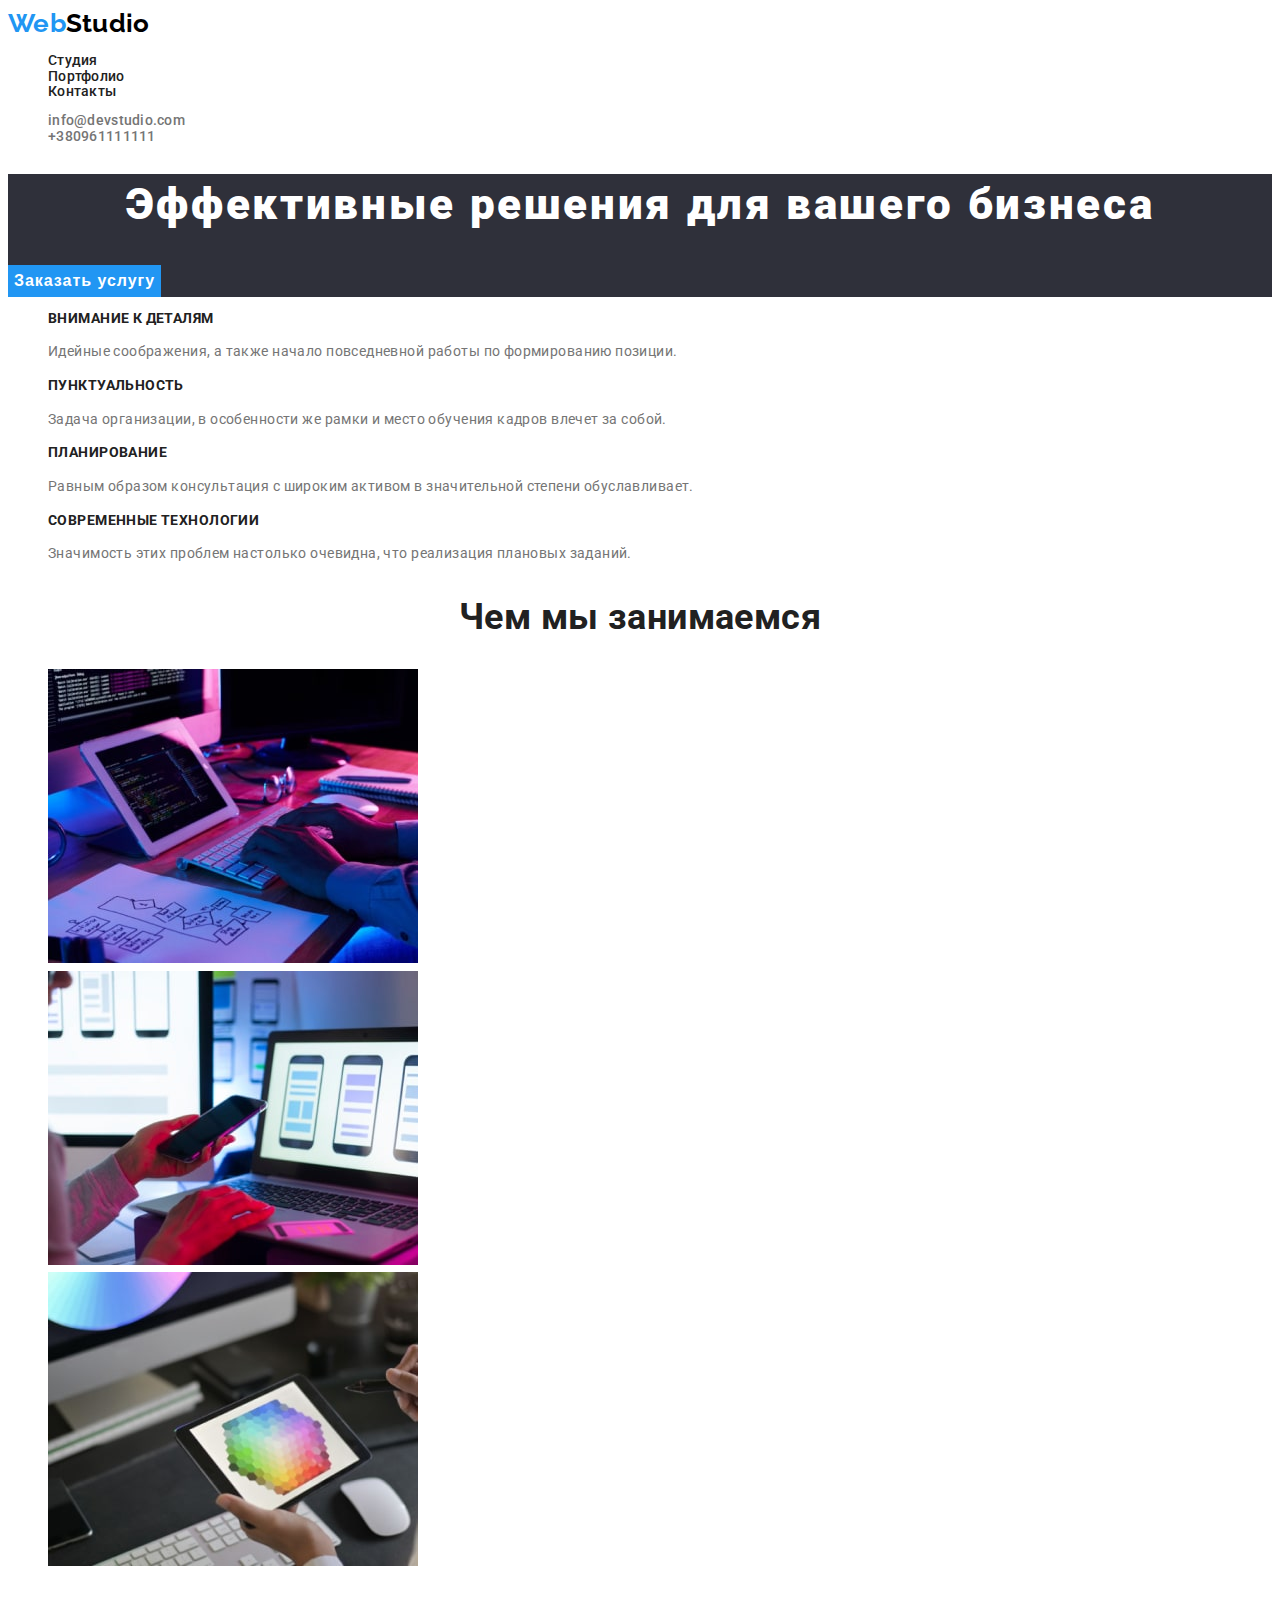
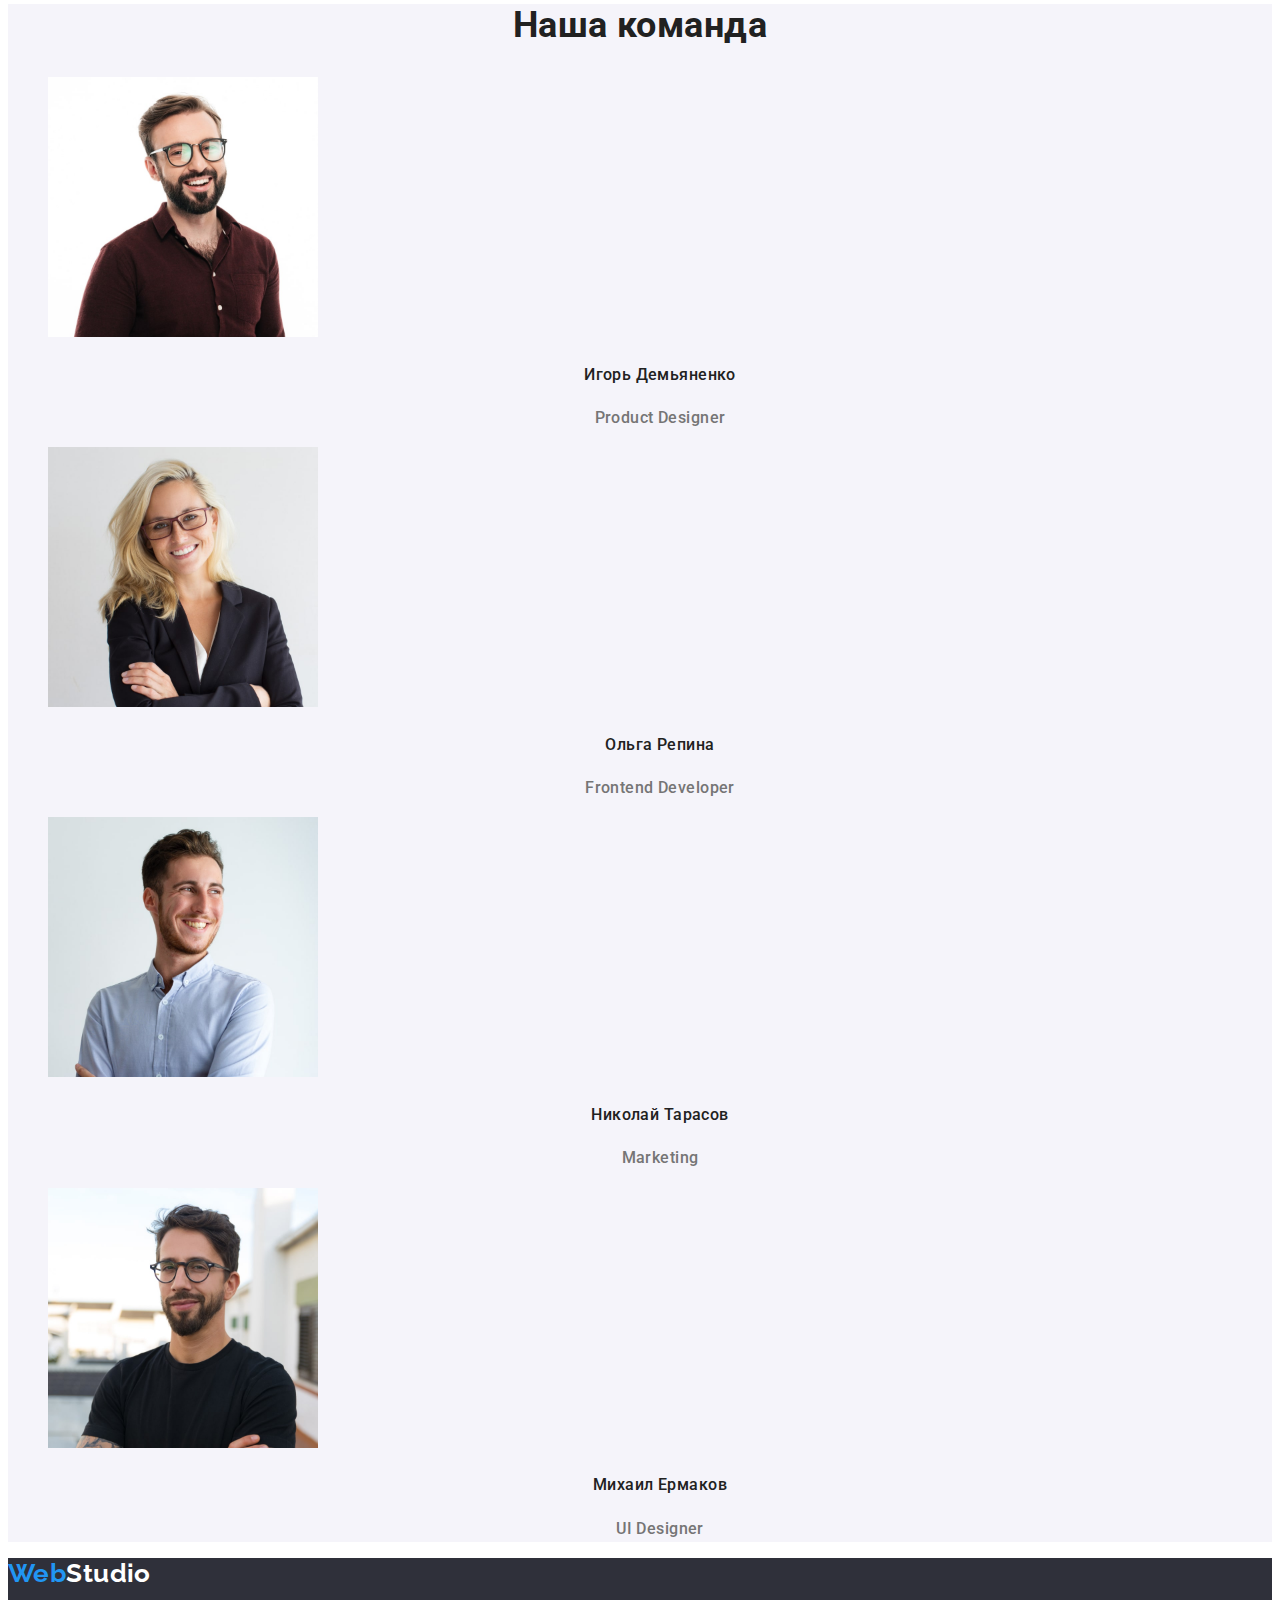
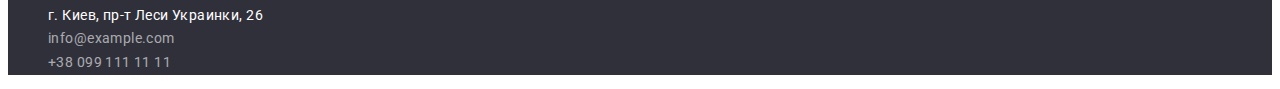
==== index.html @ 19c41d68 "add normalize" ====
<!DOCTYPE html>
<html lang="ru">
  <head>
    <meta charset="UTF-8" />
    <meta http-equiv="X-UA-Compatible" content="IE=edge" />
    <meta name="viewport" content="width=device-width, initial-scale=1.0" />
    <link rel="preconnect" href="https://fonts.googleapis.com" />
    <link rel="preconnect" href="https://fonts.gstatic.com" crossorigin />
    <link href="https://fonts.googleapis.com/css2?family=Montserrat:wght@400;700&family=Raleway:wght@700&family=Roboto:wght@400;500;700;900&display=swap" rel="stylesheet" />
    <link
      rel="stylesheet"
      href="https://cdnjs.cloudflare.com/ajax/libs/modern-normalize/1.1.0/modern-normalize.min.css"
      integrity="sha512-wpPYUAdjBVSE4KJnH1VR1HeZfpl1ub8YT/NKx4PuQ5NmX2tKuGu6U/JRp5y+Y8XG2tV+wKQpNHVUX03MfMFn9Q=="
      crossorigin="anonymous"
      referrerpolicy="no-referrer"
    />
    <link rel="stylesheet" href="./css/styles.css" />
    <title>WebStudio</title>
  </head>
  <body>
    <header class="header">
      <nav class="nav">
        <!-- Logo -->
        <a class="link logo" href="./index.html">Web<span class="header-logo logo-black">Studio</span></a>
        <!-- Navigation -->
        <ul class="nav-list list">
          <li><a class="nav-item link" href="./index.html">Студия</a></li>
          <li><a class="nav-item link" href="./portfolio.html">Портфолио</a></li>
          <li><a class="nav-item link" href="">Контакты</a></li>
        </ul>
      </nav>
      <ul class="auth-list list">
        <!-- email -->
        <li>
          <a class="auth-item link" href="mailto:info@devstudio.com">info@devstudio.com</a>
        </li>
        <!-- Phone -->
        <li>
          <a class="auth-item link" href="tel:+380961111111">+380961111111</a>
        </li>
      </ul>
    </header>
    <main>
      <!-- Banner -->
      <section class="hero">
        <h1 class="hero-title">Эффективные решения для вашего бизнеса</h1>
        <button class="hero-button" type="button">Заказать услугу</button>
      </section>
      <!-- Specifics -->
      <section class="specifics">
        <h2 class="visually-hidden">Особенности</h2>
        <ul class="specifics-list list">
          <li>
            <h3 class="specifics-title title">Внимание к деталям</h3>
            <p>Идейные соображения, а также начало повседневной работы по формированию позиции.</p>
          </li>
          <li>
            <h3 class="specifics-title title">Пунктуальность</h3>
            <p>Задача организации, в особенности же рамки и место обучения кадров влечет за собой.</p>
          </li>
          <li>
            <h3 class="specifics-title title">Планирование</h3>
            <p>Равным образом консультация с широким активом в значительной степени обуславливает.</p>
          </li>
          <li>
            <h3 class="specifics-title title">Современные технологии</h3>
            <p>Значимость этих проблем настолько очевидна, что реализация плановых заданий.</p>
          </li>
        </ul>
      </section>
      <!-- Whot we do -->
      <section class="preview">
        <h2 class="preview-title title">Чем мы занимаемся</h2>
        <ul class="preview-list list">
          <li>
            <img src="./images/webstudio/work1.jpg" alt="разработка интерфейса" width="370" height="294" />
          </li>
          <li>
            <img src="./images/webstudio/work2.jpg" alt="дизайн" width="370" height="294" />
          </li>
          <li>
            <img src="./images/webstudio/work3.jpg" alt="написание кода" width="370" height="294" />
          </li>
        </ul>
      </section>
      <!-- Our team -->
      <section class="team">
        <h2 class="team-title title">Наша команда</h2>
        <ul class="team-list list">
          <li>
            <img src="./images/webstudio/product_designer.jpg" alt="Дизайнер" width="270" height="260" />
            <h3 class="team-worker title">Игорь Демьяненко</h3>
            <p class="team-description">Product Designer</p>
          </li>
          <li>
            <img src="./images/webstudio/frontend_developer.jpg" alt="Фронт Енд" width="270" height="260" />
            <h3 class="team-worker title">Ольга Репина</h3>
            <p class="team-description">Frontend Developer</p>
          </li>
          <li>
            <img src="./images/webstudio/marketing.jpg" alt="Маркетинг" width="270" height="260" />
            <h3 class="team-worker title">Николай Тарасов</h3>
            <p class="team-description">Marketing</p>
          </li>
          <li>
            <img src="./images/webstudio/ui_designer.jpg" alt="Юай дизайнер" width="270" height="260" />
            <h3 class="team-worker title">Михаил Ермаков</h3>
            <p class="team-description">UI Designer</p>
          </li>
        </ul>
      </section>
    </main>
    <footer class="footer">
      <!-- Logo -->
      <a class="link logo" href="./index.html">Web<span class="logo-white">Studio</span></a>
      <!-- Address -->
      <address class="address">
        <ul class="list address-list">
          <li>
            <a class="address-link link" href="https://goo.gl/maps/jnasmkMAZztD2F1y9" target="_blank" rel="noopener nofollow noreferrer">г. Киев, пр-т Леси Украинки, 26</a>
          </li>
          <li>
            <a class="address-link link" href="mailto:info@example.com">info@example.com</a>
          </li>
          <!-- Phone -->
          <li>
            <a class="address-link link" href="tel:+380991111111">+38 099 111 11 11</a>
          </li>
        </ul>
      </address>
    </footer>
  </body>
</html>
---- css/styles.css ----
/* Variables */
:root {
  /* Color Palet */
  --background-white: #ffffff;
  --background-light-gray: #f5f4fa;
  --background-dark-gray: #2f303a;
  --text-black: #000000;
  --text-white: #ffffff;
  --text-gray: #757575;
  --text-dark-gray: #212121;
  --text-gray-alfa: rgba(255, 255, 255, 0.6);
  --accent: #2196f3;
  --accent-hover: #188ce8;
  --font-main: Roboto, sans-serif;
  --font-decor: Raleway, Segoe UI, sans-serif;
}

/* Fonts Palet*/
/* 
font-family: 'Raleway';
font-style: normal;
font-weight: 700; logo

font-family: 'Roboto';
font-style: normal;
font-weight: 400; p address
font-weight: 500; link h3
font-weight: 700; button h2 h3
font-weight: 900; h1 */
/* ----------------------------------------------------------------------------------------------------------------------- */

body {
  background-color: var(--background-white);
  color: var(--text-gray);
  font-family: var(--font-main);
  font-weight: 400;
  font-size: 14px;
  line-height: 1.7;
  letter-spacing: 0.03em;
}
.list {
  list-style: none;
}
.link {
  text-decoration: none;
  color: inherit;
}
.title {
  color: var(--text-dark-gray);
}

.visually-hidden {
  position: absolute;
  white-space: nowrap;
  width: 1px;
  height: 1px;
  overflow: hidden;
  border: 0;
  padding: 0;
  clip: rect(0 0 0 0);
  clip-path: inset(50%);
  margin: -1px;
}
/* --------------------------------------------------------------------------------------------------------------------- */
/* Page Index */
/* header */

/* .nav {
} */
.header {
  font-weight: 500;
  line-height: 1.1;
  letter-spacing: 0.02em;
}
.logo {
  font-family: var(--font-decor);
  font-size: 26px;
  font-weight: 700;
  line-height: 1.2;
  color: var(--accent);
}
.logo-black {
  color: var(--text-black);
}
.logo:hover .logo-black,
.logo:focus .logo-black {
  color: var(--accent);
}

.nav-list {
  color: var(--text-dark-gray);
}
/* .nav-item {
} */
.nav-item:hover,
.nav-item:focus {
  color: var(--accent);
}
/* .auth-list {
} */
/* .auth-item {
} */
.auth-item:hover,
.auth-item:focus {
  color: var(--accent);
}

/* main */
.hero {
  background-color: var(--background-dark-gray);
}
.hero-title {
  font-weight: 900;
  font-size: 44px;
  line-height: 1.4;
  letter-spacing: 0.06em;

  text-align: center;
  color: var(--text-white);
}
.hero-button {
  font-weight: 700;
  font-size: 16px;
  line-height: 1.9;
  letter-spacing: 0.06em;
  color: var(--text-white);
  background-color: var(--accent);
  border: none;
}
.hero-button:hover,
.hero-button:focus {
  background-color: var(--accent-hover);
}

/* specifics */

/* .specifics {
} */
.specifics-title {
  font-weight: 700;
  font-size: 14px;
  line-height: 1.1;
  text-transform: uppercase;
}
/* .specifics-list {
} */

/* preview */

/* .preview {
} */
.preview-title,
.team-title {
  font-weight: 700;
  font-size: 36px;
  line-height: 1.2;
  text-align: center;
}
/* .preview-list {
} */

/* team */
.team {
  background-color: var(--background-light-gray);
}
/* .team-title {
} */
/* .team-list {
} */
.team-worker,
.team-description {
  font-weight: 500;
  font-size: 16px;
  text-align: center;
}
/* .team-description {
} */
/* footer */
.footer {
  background-color: var(--background-dark-gray);
}
.logo-white {
  color: var(--text-white);
}
.logo:hover .logo-white,
.logo:focus .logo-white {
  color: var(--accent);
}
.address {
  font-style: inherit;
}
/* .address-list {
} */
.address-link {
  color: var(--text-gray-alfa);
}
.address-link[target='_blank'] {
  color: var(--text-white);
}
.address-link:hover,
.address-link:focus {
  color: var(--accent);
}
/* -------------------------------------------------------------------------------------------------------------------- */
/* Page Portfolio */
/* .portfolio {
} */
/* filter */

/* .filter-list {
} */
/* .filter-item {
} */
.filter-button {
  font-family: var(--font-main);
  font-weight: 500;
  font-size: 16px;
  line-height: 1.6;
  text-align: center;
  color: var(--text-dark-gray);
  background-color: var(--background-light-gray);
  border: none;
}
.filter-button:hover,
.filter-button:focus {
  color: var(--text-white);
  background-color: var(--accent);
}
/* Portfolio */
/* .portfolio-list {
} */
.portfolio-item p {
  font-size: 16px;
}
.portfolio-title {
  font-weight: 700;
  font-size: 18px;
  line-height: 2;
  letter-spacing: 0.06em;
  color: var(--text-dark-gray);
}
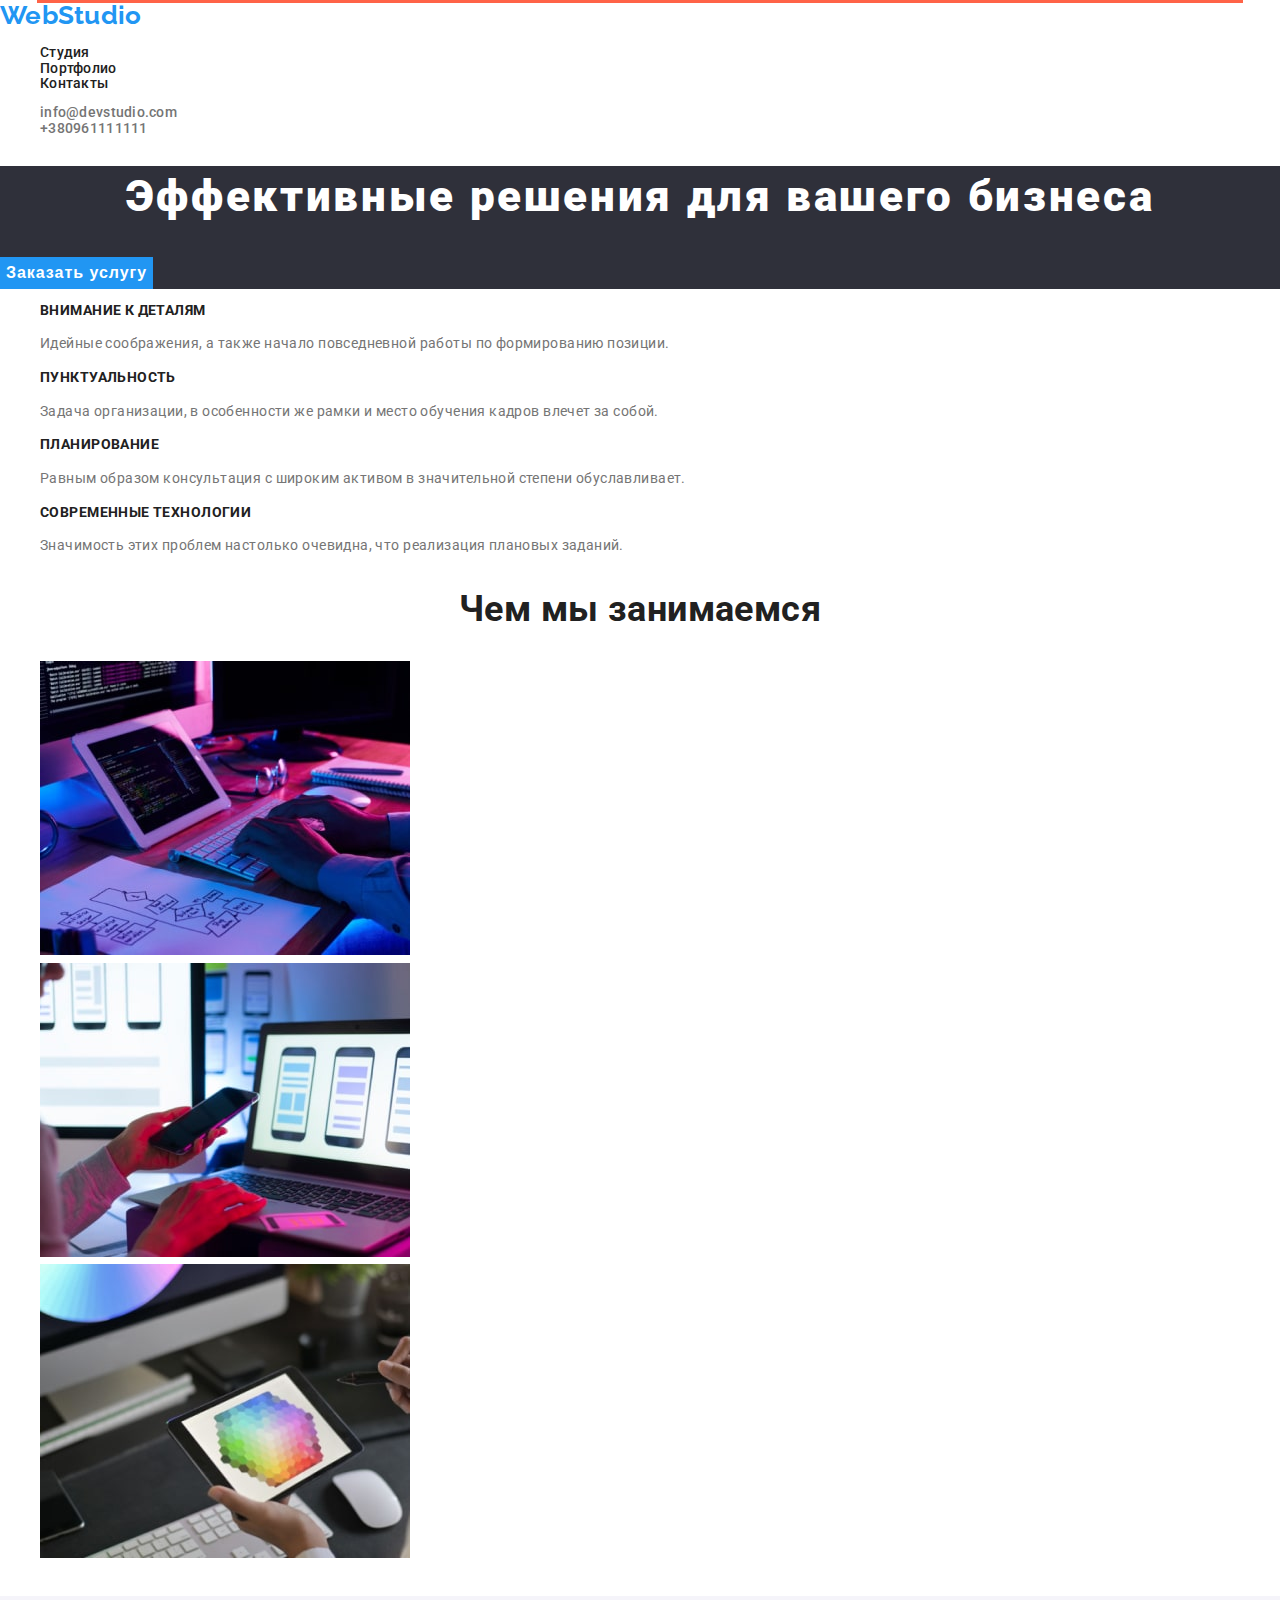
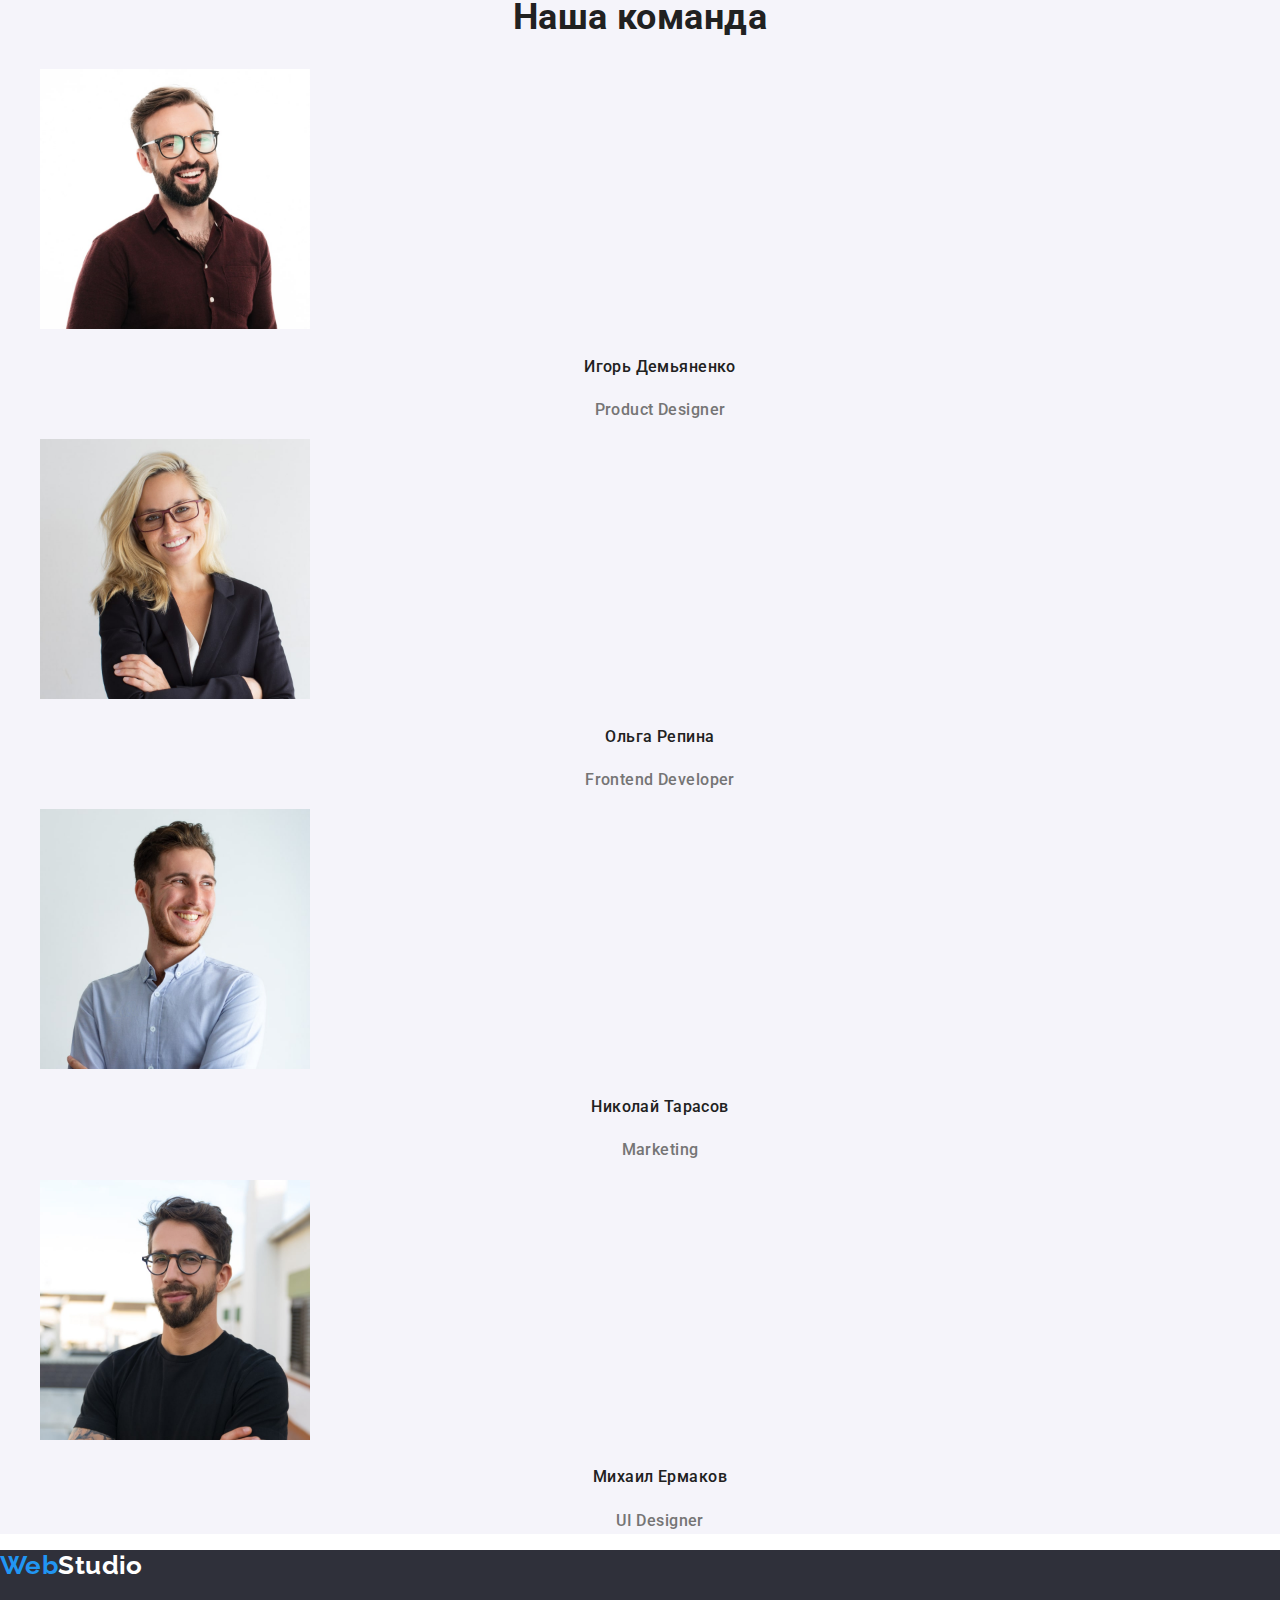
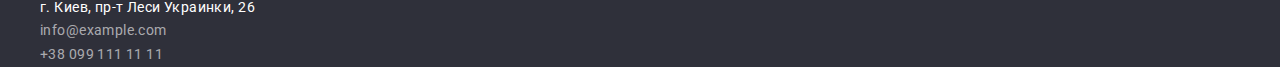
==== commit 0c954345: "container" ====
--- a/index.html
+++ b/index.html
@@ -18,31 +18,33 @@
     <title>WebStudio</title>
   </head>
   <body>
-    <header class="header">
-      <nav class="nav">
-        <!-- Logo -->
-        <a class="link logo" href="./index.html">Web<span class="header-logo logo-black">Studio</span></a>
-        <!-- Navigation -->
-        <ul class="nav-list list">
-          <li><a class="nav-item link" href="./index.html">Студия</a></li>
-          <li><a class="nav-item link" href="./portfolio.html">Портфолио</a></li>
-          <li><a class="nav-item link" href="">Контакты</a></li>
+      <header class="header">
+        <div class="container"></div>
+        <nav class="nav">
+          <!-- Logo -->
+          <a class="link logo" href="./index.html">Web<span class="header-logo logo-black">Studio</span></a>
+          <!-- Navigation -->
+          <ul class="nav-list list">
+            <li><a class="nav-item link" href="./index.html">Студия</a></li>
+            <li><a class="nav-item link" href="./portfolio.html">Портфолио</a></li>
+            <li><a class="nav-item link" href="">Контакты</a></li>
+          </ul>
+        </nav>
+        <ul class="auth-list list">
+          <!-- email -->
+          <li>
+            <a class="auth-item link" href="mailto:info@devstudio.com">info@devstudio.com</a>
+          </li>
+          <!-- Phone -->
+          <li>
+            <a class="auth-item link" href="tel:+380961111111">+380961111111</a>
+          </li>
         </ul>
-      </nav>
-      <ul class="auth-list list">
-        <!-- email -->
-        <li>
-          <a class="auth-item link" href="mailto:info@devstudio.com">info@devstudio.com</a>
-        </li>
-        <!-- Phone -->
-        <li>
-          <a class="auth-item link" href="tel:+380961111111">+380961111111</a>
-        </li>
-      </ul>
-    </header>
+      </div>
+      </header>
     <main>
       <!-- Banner -->
-      <section class="hero">
+  <section class="hero">
         <h1 class="hero-title">Эффективные решения для вашего бизнеса</h1>
         <button class="hero-button" type="button">Заказать услугу</button>
       </section>
--- a/css/styles.css
+++ b/css/styles.css
@@ -28,8 +28,14 @@
 font-weight: 700; button h2 h3
 font-weight: 900; h1 */
 /* ----------------------------------------------------------------------------------------------------------------------- */
-
+.container {
+  width: 1200px;
+  outline: solid tomato;
+  margin-left: auto;
+  margin-right: auto;
+}
 body {
+  margin: 0px;
   background-color: var(--background-white);
   color: var(--text-gray);
   font-family: var(--font-main);
@@ -61,6 +67,7 @@
   clip-path: inset(50%);
   margin: -1px;
 }
+
 /* --------------------------------------------------------------------------------------------------------------------- */
 /* Page Index */
 /* header */
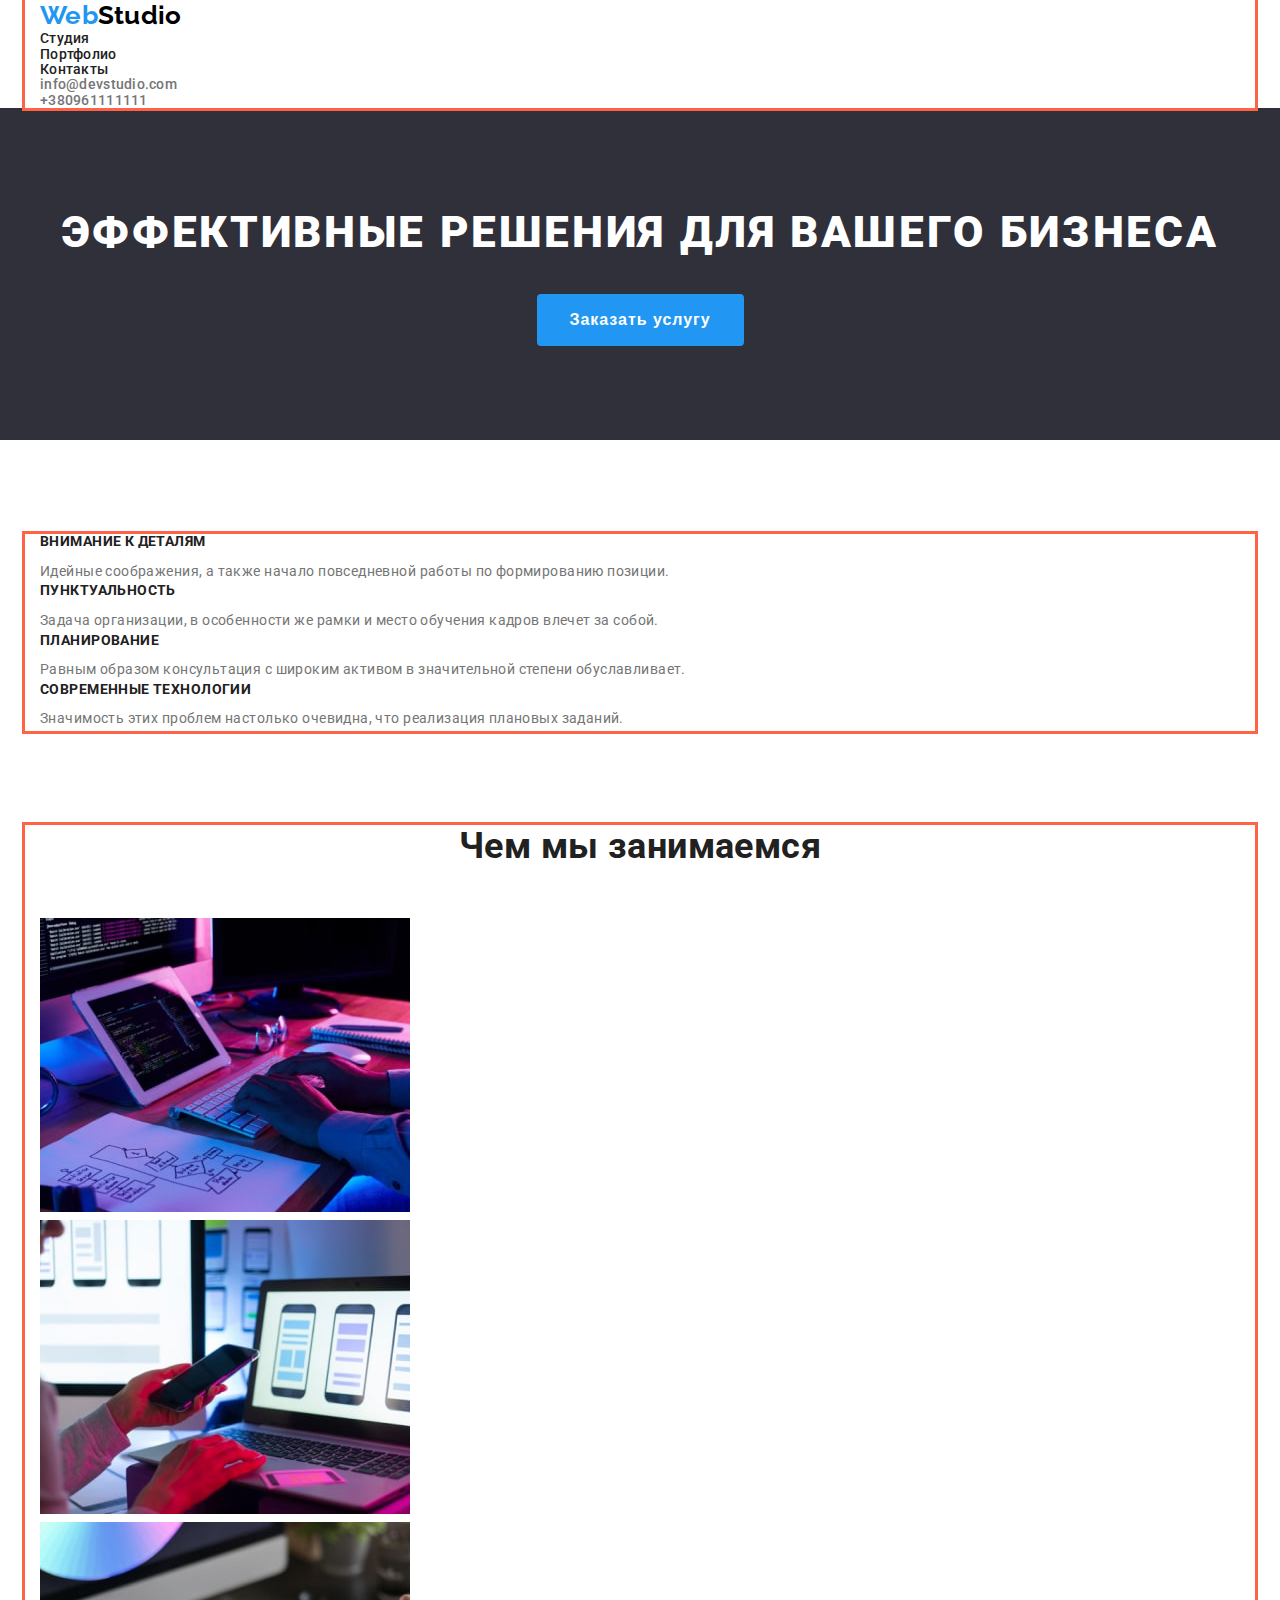
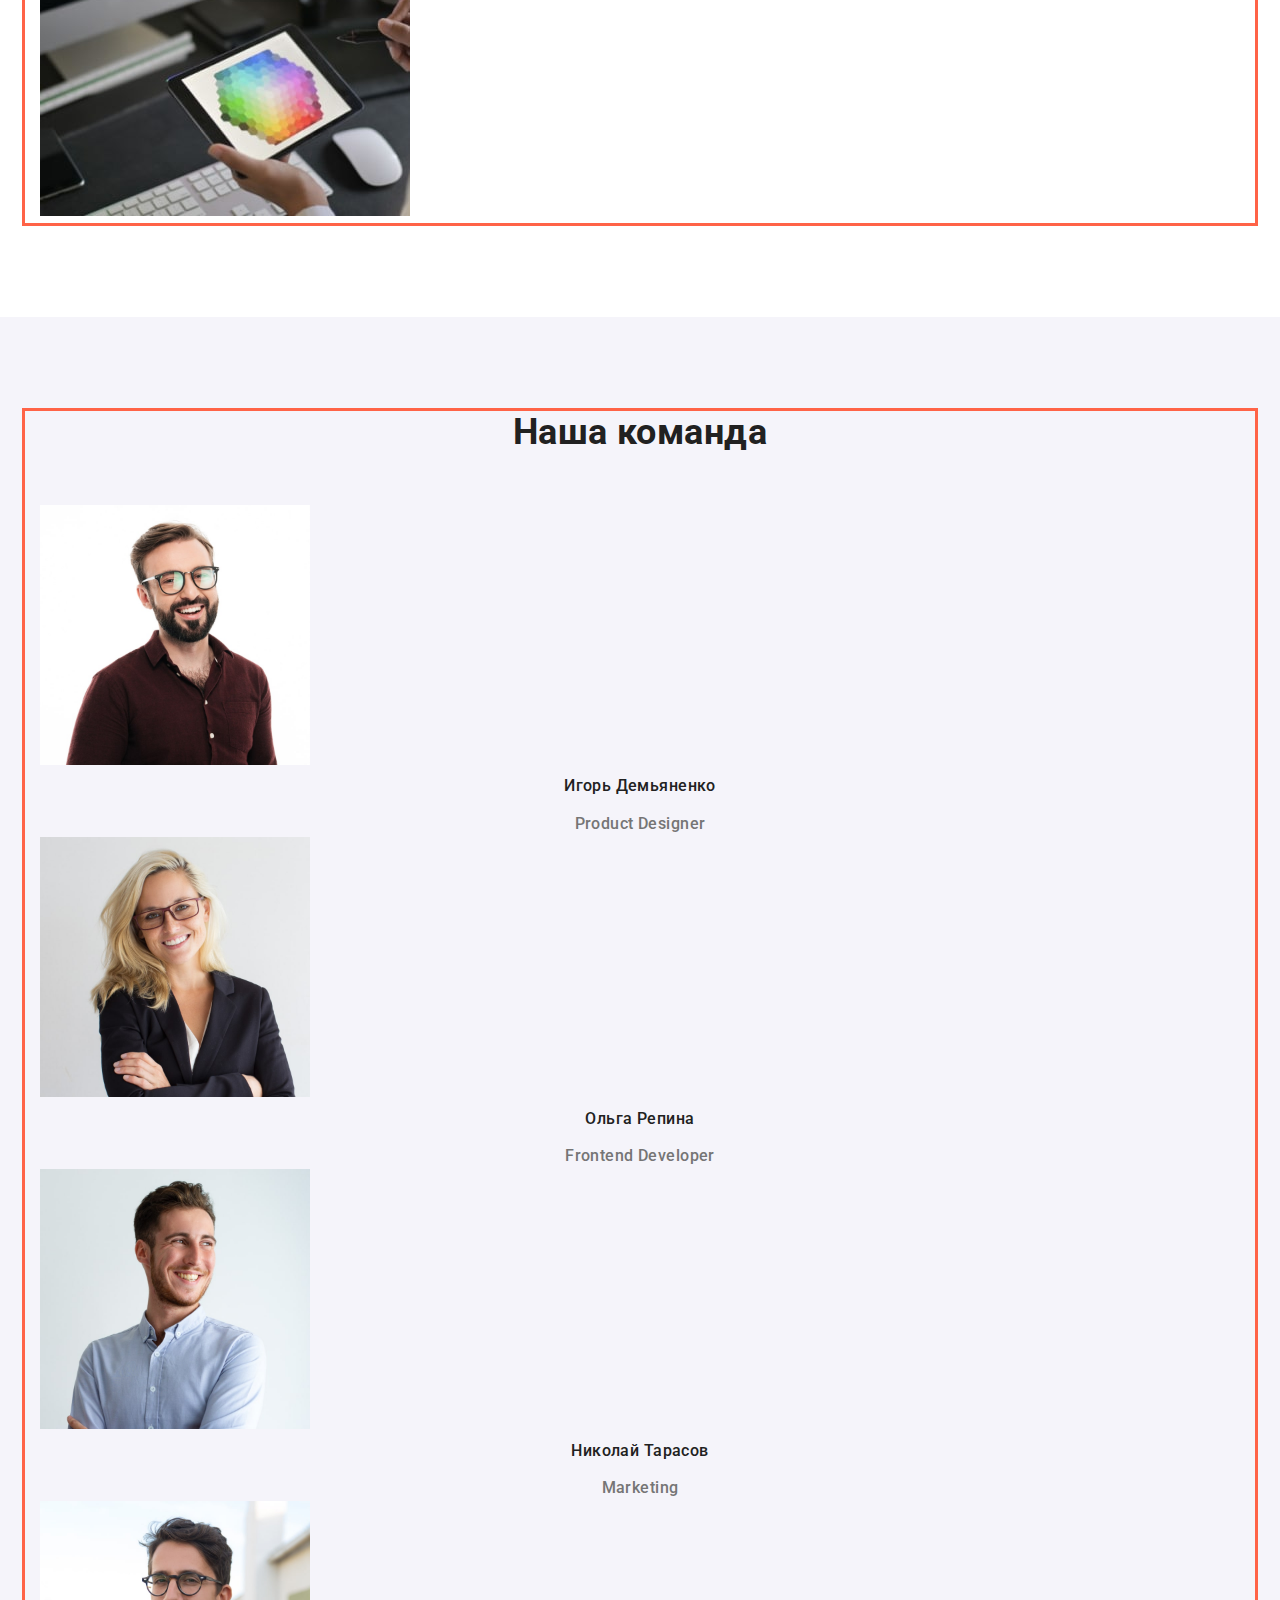
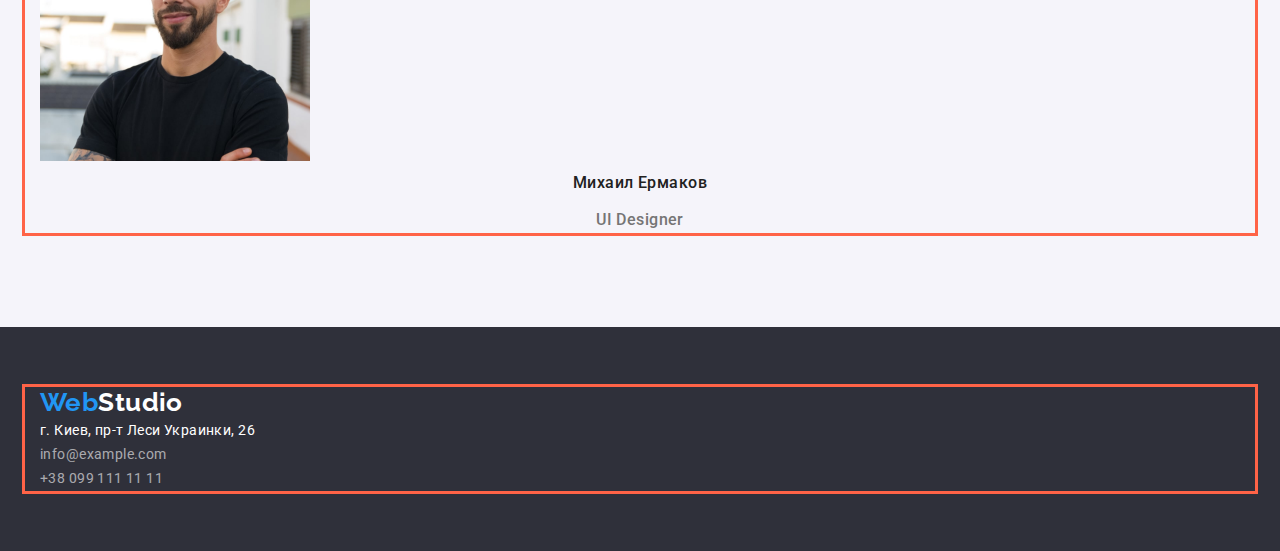
==== commit 9a3b5bb2: "geometry index page" ====
--- a/index.html
+++ b/index.html
@@ -6,7 +6,10 @@
     <meta name="viewport" content="width=device-width, initial-scale=1.0" />
     <link rel="preconnect" href="https://fonts.googleapis.com" />
     <link rel="preconnect" href="https://fonts.gstatic.com" crossorigin />
-    <link href="https://fonts.googleapis.com/css2?family=Montserrat:wght@400;700&family=Raleway:wght@700&family=Roboto:wght@400;500;700;900&display=swap" rel="stylesheet" />
+    <link
+      href="https://fonts.googleapis.com/css2?family=Montserrat:wght@400;700&family=Raleway:wght@700&family=Roboto:wght@400;500;700;900&display=swap"
+      rel="stylesheet"
+    />
     <link
       rel="stylesheet"
       href="https://cdnjs.cloudflare.com/ajax/libs/modern-normalize/1.1.0/modern-normalize.min.css"
@@ -18,22 +21,28 @@
     <title>WebStudio</title>
   </head>
   <body>
-      <header class="header">
-        <div class="container"></div>
+    <header class="header">
+      <div class="container">
         <nav class="nav">
           <!-- Logo -->
-          <a class="link logo" href="./index.html">Web<span class="header-logo logo-black">Studio</span></a>
+          <a class="link logo" href="./index.html"
+            >Web<span class="header-logo logo-black">Studio</span></a
+          >
           <!-- Navigation -->
           <ul class="nav-list list">
             <li><a class="nav-item link" href="./index.html">Студия</a></li>
-            <li><a class="nav-item link" href="./portfolio.html">Портфолио</a></li>
+            <li>
+              <a class="nav-item link" href="./portfolio.html">Портфолио</a>
+            </li>
             <li><a class="nav-item link" href="">Контакты</a></li>
           </ul>
         </nav>
         <ul class="auth-list list">
           <!-- email -->
           <li>
-            <a class="auth-item link" href="mailto:info@devstudio.com">info@devstudio.com</a>
+            <a class="auth-item link" href="mailto:info@devstudio.com"
+              >info@devstudio.com</a
+            >
           </li>
           <!-- Phone -->
           <li>
@@ -41,94 +50,161 @@
           </li>
         </ul>
       </div>
-      </header>
+    </header>
     <main>
       <!-- Banner -->
-  <section class="hero">
+      <section class="hero section">
         <h1 class="hero-title">Эффективные решения для вашего бизнеса</h1>
         <button class="hero-button" type="button">Заказать услугу</button>
       </section>
       <!-- Specifics -->
-      <section class="specifics">
-        <h2 class="visually-hidden">Особенности</h2>
-        <ul class="specifics-list list">
-          <li>
-            <h3 class="specifics-title title">Внимание к деталям</h3>
-            <p>Идейные соображения, а также начало повседневной работы по формированию позиции.</p>
-          </li>
-          <li>
-            <h3 class="specifics-title title">Пунктуальность</h3>
-            <p>Задача организации, в особенности же рамки и место обучения кадров влечет за собой.</p>
-          </li>
-          <li>
-            <h3 class="specifics-title title">Планирование</h3>
-            <p>Равным образом консультация с широким активом в значительной степени обуславливает.</p>
-          </li>
-          <li>
-            <h3 class="specifics-title title">Современные технологии</h3>
-            <p>Значимость этих проблем настолько очевидна, что реализация плановых заданий.</p>
-          </li>
-        </ul>
+      <section class="specifics section">
+        <div class="container">
+          <h2 class="visually-hidden">Особенности</h2>
+          <ul class="specifics-list list">
+            <li>
+              <h3 class="specifics-title title">Внимание к деталям</h3>
+              <p>
+                Идейные соображения, а также начало повседневной работы по
+                формированию позиции.
+              </p>
+            </li>
+            <li>
+              <h3 class="specifics-title title">Пунктуальность</h3>
+              <p>
+                Задача организации, в особенности же рамки и место обучения
+                кадров влечет за собой.
+              </p>
+            </li>
+            <li>
+              <h3 class="specifics-title title">Планирование</h3>
+              <p>
+                Равным образом консультация с широким активом в значительной
+                степени обуславливает.
+              </p>
+            </li>
+            <li>
+              <h3 class="specifics-title title">Современные технологии</h3>
+              <p>
+                Значимость этих проблем настолько очевидна, что реализация
+                плановых заданий.
+              </p>
+            </li>
+          </ul>
+        </div>
       </section>
       <!-- Whot we do -->
-      <section class="preview">
-        <h2 class="preview-title title">Чем мы занимаемся</h2>
-        <ul class="preview-list list">
-          <li>
-            <img src="./images/webstudio/work1.jpg" alt="разработка интерфейса" width="370" height="294" />
-          </li>
-          <li>
-            <img src="./images/webstudio/work2.jpg" alt="дизайн" width="370" height="294" />
-          </li>
-          <li>
-            <img src="./images/webstudio/work3.jpg" alt="написание кода" width="370" height="294" />
-          </li>
-        </ul>
+      <section class="preview section">
+        <div class="container">
+          <h2 class="preview-title title">Чем мы занимаемся</h2>
+          <ul class="preview-list list">
+            <li>
+              <img
+                src="./images/webstudio/work1.jpg"
+                alt="разработка интерфейса"
+                width="370"
+                height="294"
+              />
+            </li>
+            <li>
+              <img
+                src="./images/webstudio/work2.jpg"
+                alt="дизайн"
+                width="370"
+                height="294"
+              />
+            </li>
+            <li>
+              <img
+                src="./images/webstudio/work3.jpg"
+                alt="написание кода"
+                width="370"
+                height="294"
+              />
+            </li>
+          </ul>
+        </div>
       </section>
       <!-- Our team -->
-      <section class="team">
-        <h2 class="team-title title">Наша команда</h2>
-        <ul class="team-list list">
-          <li>
-            <img src="./images/webstudio/product_designer.jpg" alt="Дизайнер" width="270" height="260" />
-            <h3 class="team-worker title">Игорь Демьяненко</h3>
-            <p class="team-description">Product Designer</p>
-          </li>
-          <li>
-            <img src="./images/webstudio/frontend_developer.jpg" alt="Фронт Енд" width="270" height="260" />
-            <h3 class="team-worker title">Ольга Репина</h3>
-            <p class="team-description">Frontend Developer</p>
-          </li>
-          <li>
-            <img src="./images/webstudio/marketing.jpg" alt="Маркетинг" width="270" height="260" />
-            <h3 class="team-worker title">Николай Тарасов</h3>
-            <p class="team-description">Marketing</p>
-          </li>
-          <li>
-            <img src="./images/webstudio/ui_designer.jpg" alt="Юай дизайнер" width="270" height="260" />
-            <h3 class="team-worker title">Михаил Ермаков</h3>
-            <p class="team-description">UI Designer</p>
-          </li>
-        </ul>
+      <section class="team section">
+        <div class="container">
+          <h2 class="team-title title">Наша команда</h2>
+          <ul class="team-list list">
+            <li>
+              <img
+                src="./images/webstudio/product_designer.jpg"
+                alt="Дизайнер"
+                width="270"
+                height="260"
+              />
+              <h3 class="team-worker title">Игорь Демьяненко</h3>
+              <p class="team-description">Product Designer</p>
+            </li>
+            <li>
+              <img
+                src="./images/webstudio/frontend_developer.jpg"
+                alt="Фронт Енд"
+                width="270"
+                height="260"
+              />
+              <h3 class="team-worker title">Ольга Репина</h3>
+              <p class="team-description">Frontend Developer</p>
+            </li>
+            <li>
+              <img
+                src="./images/webstudio/marketing.jpg"
+                alt="Маркетинг"
+                width="270"
+                height="260"
+              />
+              <h3 class="team-worker title">Николай Тарасов</h3>
+              <p class="team-description">Marketing</p>
+            </li>
+            <li>
+              <img
+                src="./images/webstudio/ui_designer.jpg"
+                alt="Юай дизайнер"
+                width="270"
+                height="260"
+              />
+              <h3 class="team-worker title">Михаил Ермаков</h3>
+              <p class="team-description">UI Designer</p>
+            </li>
+          </ul>
+        </div>
       </section>
     </main>
     <footer class="footer">
-      <!-- Logo -->
-      <a class="link logo" href="./index.html">Web<span class="logo-white">Studio</span></a>
+      <div class="container">
+        <!-- Logo -->
+      <a class="link logo" href="./index.html"
+        >Web<span class="logo-white">Studio</span></a
+      >
       <!-- Address -->
       <address class="address">
         <ul class="list address-list">
           <li>
-            <a class="address-link link" href="https://goo.gl/maps/jnasmkMAZztD2F1y9" target="_blank" rel="noopener nofollow noreferrer">г. Киев, пр-т Леси Украинки, 26</a>
-          </li>
-          <li>
-            <a class="address-link link" href="mailto:info@example.com">info@example.com</a>
+            <a
+              class="address-link link"
+              href="https://goo.gl/maps/jnasmkMAZztD2F1y9"
+              target="_blank"
+              rel="noopener nofollow noreferrer"
+              >г. Киев, пр-т Леси Украинки, 26</a
+            >
+          </li>
+          <li>
+            <a class="address-link link" href="mailto:info@example.com"
+              >info@example.com</a
+            >
           </li>
           <!-- Phone -->
           <li>
-            <a class="address-link link" href="tel:+380991111111">+38 099 111 11 11</a>
+            <a class="address-link link" href="tel:+380991111111"
+              >+38 099 111 11 11</a
+            >
           </li>
         </ul>
+      </div>
       </address>
     </footer>
   </body>
--- a/css/styles.css
+++ b/css/styles.css
@@ -30,9 +30,10 @@
 /* ----------------------------------------------------------------------------------------------------------------------- */
 .container {
   width: 1200px;
-  outline: solid tomato;
+  padding: 0px 15px;
   margin-left: auto;
   margin-right: auto;
+  outline: solid tomato;
 }
 body {
   margin: 0px;
@@ -44,7 +45,12 @@
   line-height: 1.7;
   letter-spacing: 0.03em;
 }
+.section {
+  padding: 94px 0px;
+}
 .list {
+  padding: 0;
+  margin: 0;
   list-style: none;
 }
 .link {
@@ -52,6 +58,8 @@
   color: inherit;
 }
 .title {
+  margin-top: 0px;
+  margin-bottom: 0px;
   color: var(--text-dark-gray);
 }
 
@@ -115,24 +123,34 @@
 /* main */
 .hero {
   background-color: var(--background-dark-gray);
+  text-align: center;
 }
 .hero-title {
+  margin-top: 0px;
+  margin-bottom: 30px;
   font-weight: 900;
   font-size: 44px;
   line-height: 1.4;
   letter-spacing: 0.06em;
-
-  text-align: center;
+  text-transform: uppercase;
   color: var(--text-white);
 }
 .hero-button {
+  display: inline-block;
+  min-width: 200px;
+  min-height: 50px;
+  padding: 10px 32px;
+
+  text-align: center;
   font-weight: 700;
   font-size: 16px;
   line-height: 1.9;
   letter-spacing: 0.06em;
+
   color: var(--text-white);
   background-color: var(--accent);
-  border: none;
+  border: 1px solid transparent;
+  border-radius: 4px;
 }
 .hero-button:hover,
 .hero-button:focus {
@@ -141,9 +159,12 @@
 
 /* specifics */
 
-/* .specifics {
-} */
+.specifics {
+  padding-bottom: 0px;
+}
 .specifics-title {
+  margin-bottom: 10px;
+
   font-weight: 700;
   font-size: 14px;
   line-height: 1.1;
@@ -151,13 +172,17 @@
 }
 /* .specifics-list {
 } */
-
+.specifics-list p {
+  margin-top: 0px;
+  margin-bottom: 0px;
+}
 /* preview */
 
 /* .preview {
 } */
 .preview-title,
 .team-title {
+  padding-bottom: 50px;
   font-weight: 700;
   font-size: 36px;
   line-height: 1.2;
@@ -180,10 +205,18 @@
   font-size: 16px;
   text-align: center;
 }
-/* .team-description {
-} */
+.team-worker {
+  margin-bottom: 10px;
+}
+.team-description {
+  margin-top: 0px;
+  margin-bottom: 0px;
+}
+
 /* footer */
 .footer {
+  padding-top: 60px;
+  padding-bottom: 60px;
   background-color: var(--background-dark-gray);
 }
 .logo-white {
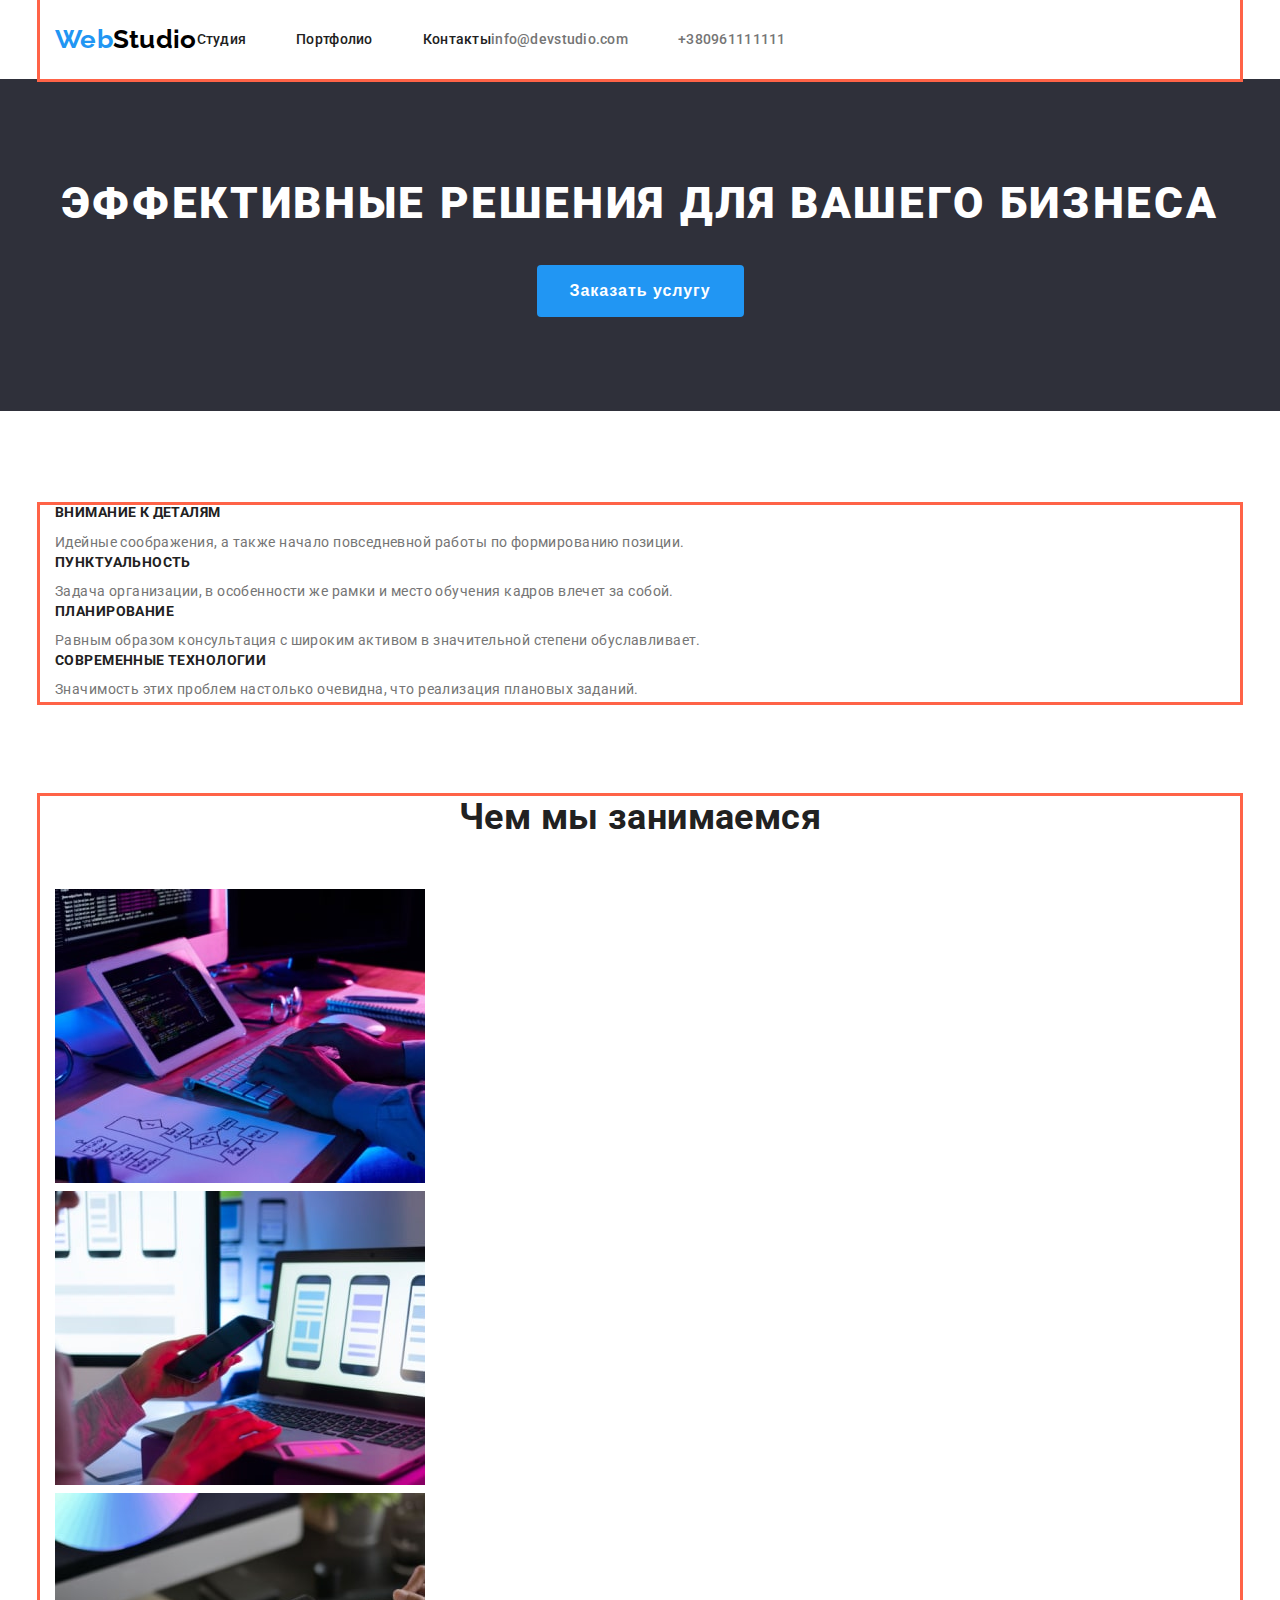
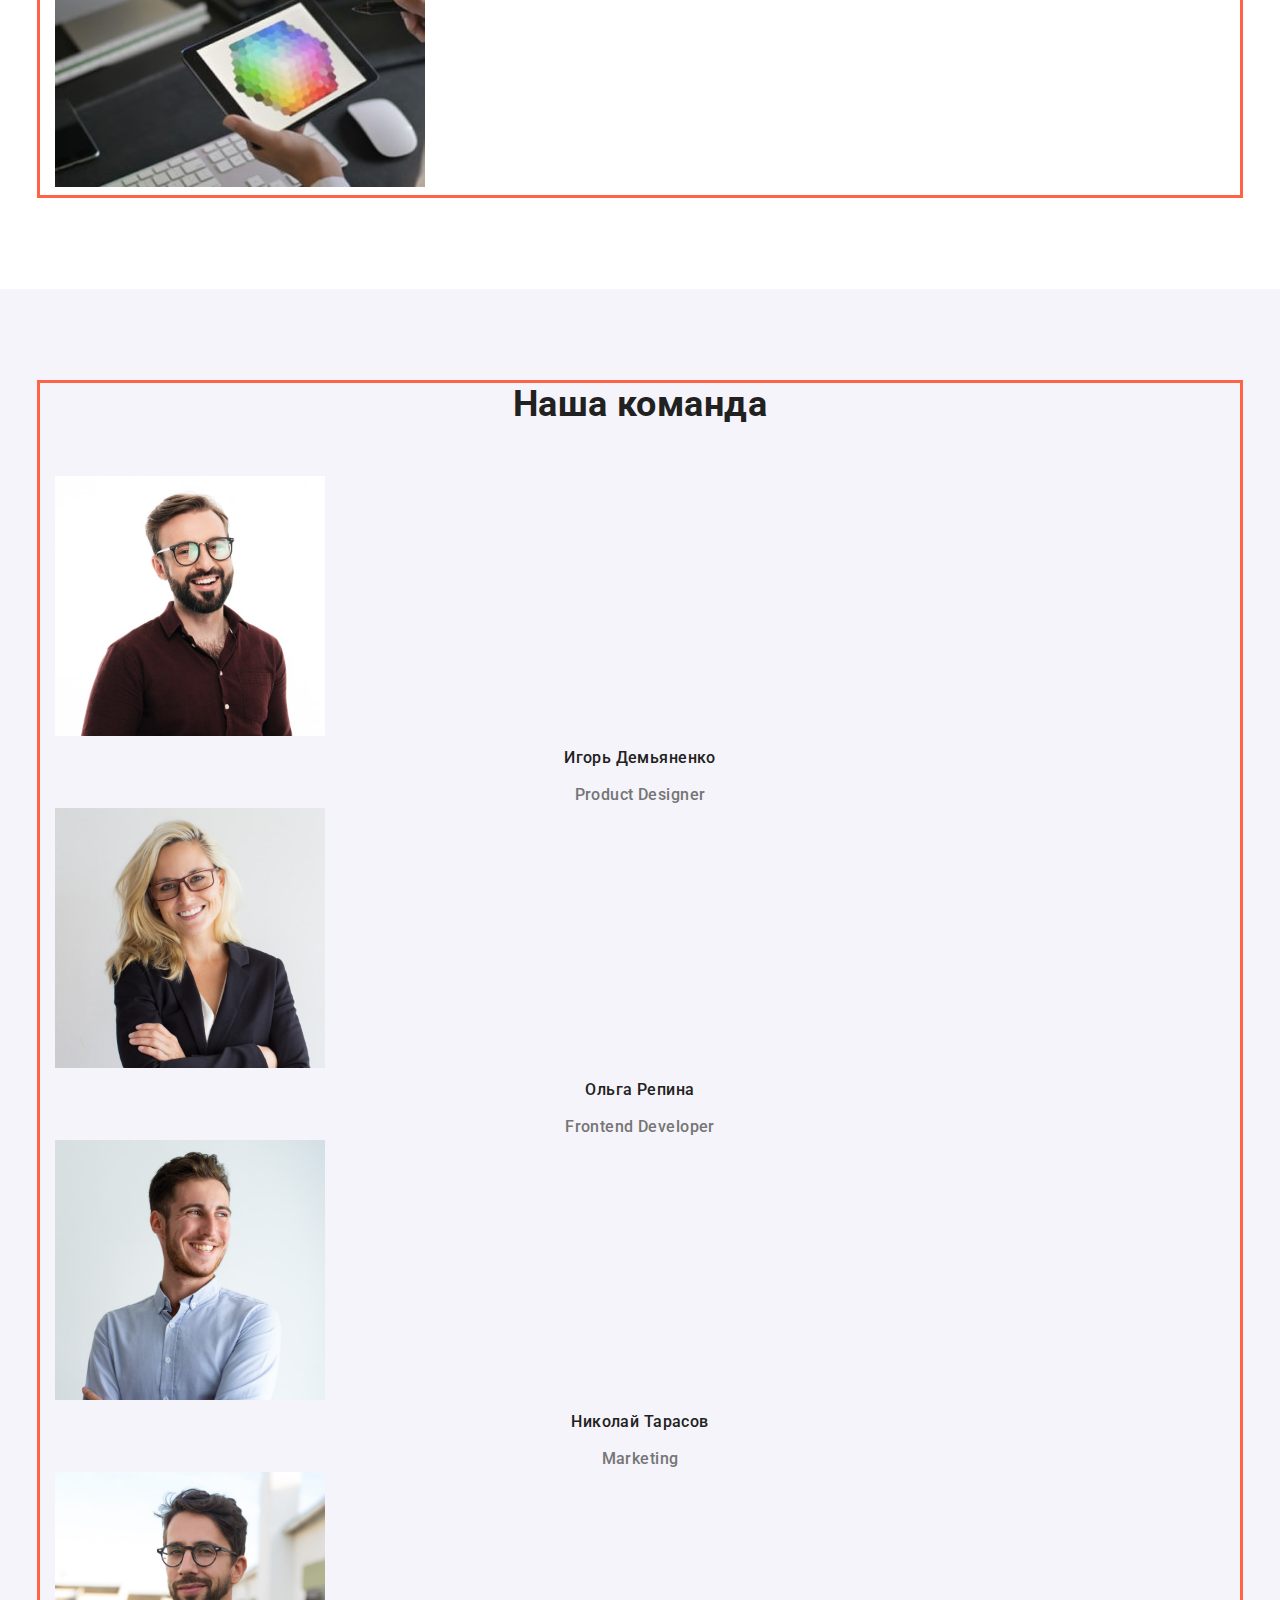
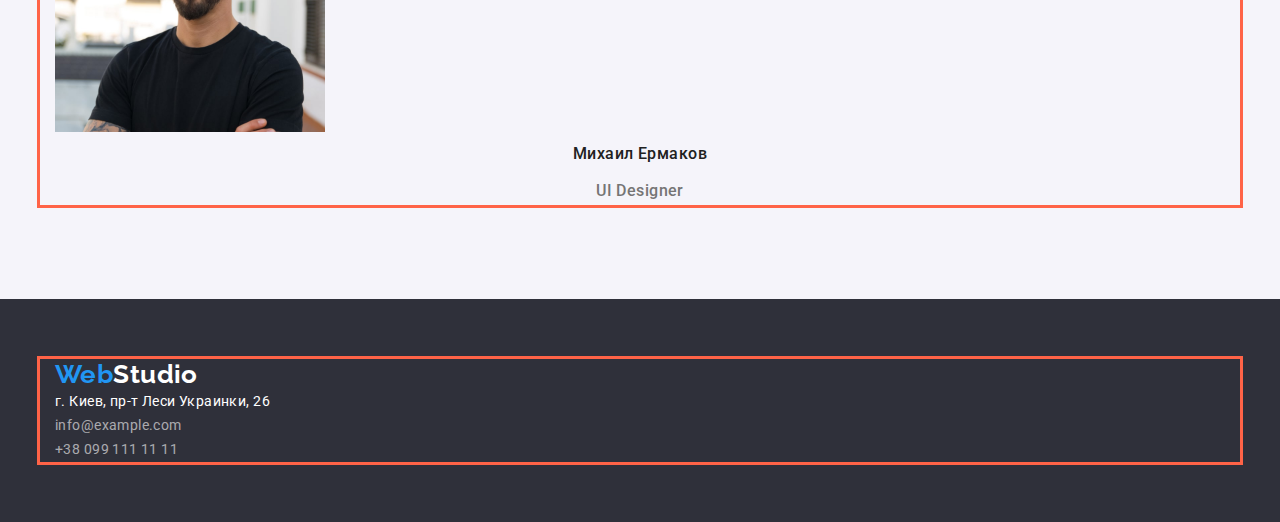
==== commit e67b6020: "header flex" ====
--- a/index.html
+++ b/index.html
@@ -22,31 +22,32 @@
   </head>
   <body>
     <header class="header">
-      <div class="container">
+      <div class="menu container">
+        <!-- Logo -->
+        <a class="link logo" href="./index.html"
+          >Web<span class="header-logo logo-black">Studio</span></a
+        >
+
         <nav class="nav">
-          <!-- Logo -->
-          <a class="link logo" href="./index.html"
-            >Web<span class="header-logo logo-black">Studio</span></a
-          >
           <!-- Navigation -->
           <ul class="nav-list list">
-            <li><a class="nav-item link" href="./index.html">Студия</a></li>
-            <li>
-              <a class="nav-item link" href="./portfolio.html">Портфолио</a>
+            <li class="nav-item">
+              <a class="link" href="./index.html">Студия</a>
             </li>
-            <li><a class="nav-item link" href="">Контакты</a></li>
+            <li class="nav-item">
+              <a class="link" href="./portfolio.html">Портфолио</a>
+            </li>
+            <li class="nav-item"><a class="link" href="">Контакты</a></li>
           </ul>
         </nav>
         <ul class="auth-list list">
           <!-- email -->
-          <li>
-            <a class="auth-item link" href="mailto:info@devstudio.com"
-              >info@devstudio.com</a
-            >
+          <li class="auth-item">
+            <a class="link" href="mailto:info@devstudio.com">info@devstudio.com</a>
           </li>
           <!-- Phone -->
-          <li>
-            <a class="auth-item link" href="tel:+380961111111">+380961111111</a>
+          <li class="auth-item">
+            <a class="link" href="tel:+380961111111">+380961111111</a>
           </li>
         </ul>
       </div>
@@ -65,30 +66,24 @@
             <li>
               <h3 class="specifics-title title">Внимание к деталям</h3>
               <p>
-                Идейные соображения, а также начало повседневной работы по
-                формированию позиции.
+                Идейные соображения, а также начало повседневной работы по формированию позиции.
               </p>
             </li>
             <li>
               <h3 class="specifics-title title">Пунктуальность</h3>
               <p>
-                Задача организации, в особенности же рамки и место обучения
-                кадров влечет за собой.
+                Задача организации, в особенности же рамки и место обучения кадров влечет за собой.
               </p>
             </li>
             <li>
               <h3 class="specifics-title title">Планирование</h3>
               <p>
-                Равным образом консультация с широким активом в значительной
-                степени обуславливает.
+                Равным образом консультация с широким активом в значительной степени обуславливает.
               </p>
             </li>
             <li>
               <h3 class="specifics-title title">Современные технологии</h3>
-              <p>
-                Значимость этих проблем настолько очевидна, что реализация
-                плановых заданий.
-              </p>
+              <p>Значимость этих проблем настолько очевидна, что реализация плановых заданий.</p>
             </li>
           </ul>
         </div>
@@ -107,12 +102,7 @@
               />
             </li>
             <li>
-              <img
-                src="./images/webstudio/work2.jpg"
-                alt="дизайн"
-                width="370"
-                height="294"
-              />
+              <img src="./images/webstudio/work2.jpg" alt="дизайн" width="370" height="294" />
             </li>
             <li>
               <img
@@ -177,35 +167,29 @@
     <footer class="footer">
       <div class="container">
         <!-- Logo -->
-      <a class="link logo" href="./index.html"
-        >Web<span class="logo-white">Studio</span></a
-      >
-      <!-- Address -->
-      <address class="address">
-        <ul class="list address-list">
-          <li>
-            <a
-              class="address-link link"
-              href="https://goo.gl/maps/jnasmkMAZztD2F1y9"
-              target="_blank"
-              rel="noopener nofollow noreferrer"
-              >г. Киев, пр-т Леси Украинки, 26</a
-            >
-          </li>
-          <li>
-            <a class="address-link link" href="mailto:info@example.com"
-              >info@example.com</a
-            >
-          </li>
-          <!-- Phone -->
-          <li>
-            <a class="address-link link" href="tel:+380991111111"
-              >+38 099 111 11 11</a
-            >
-          </li>
-        </ul>
+        <a class="link logo" href="./index.html">Web<span class="logo-white">Studio</span></a>
+        <!-- Address -->
+        <address class="address">
+          <ul class="list address-list">
+            <li>
+              <a
+                class="address-link link"
+                href="https://goo.gl/maps/jnasmkMAZztD2F1y9"
+                target="_blank"
+                rel="noopener nofollow noreferrer"
+                >г. Киев, пр-т Леси Украинки, 26</a
+              >
+            </li>
+            <li>
+              <a class="address-link link" href="mailto:info@example.com">info@example.com</a>
+            </li>
+            <!-- Phone -->
+            <li>
+              <a class="address-link link" href="tel:+380991111111">+38 099 111 11 11</a>
+            </li>
+          </ul>
+        </address>
       </div>
-      </address>
     </footer>
   </body>
 </html>
--- a/css/styles.css
+++ b/css/styles.css
@@ -1,3 +1,8 @@
+*,
+*::before,
+*::after {
+  box-sizing: border-box;
+}
 /* Variables */
 :root {
   /* Color Palet */
@@ -87,6 +92,10 @@
   line-height: 1.1;
   letter-spacing: 0.02em;
 }
+.menu {
+  display: flex;
+  align-items: center;
+}
 .logo {
   font-family: var(--font-decor);
   font-size: 26px;
@@ -102,17 +111,42 @@
   color: var(--accent);
 }
 
+.nav {
+  /* display: flex;
+  justify-content: space-evenly; */
+}
 .nav-list {
+  display: flex;
   color: var(--text-dark-gray);
 }
 /* .nav-item {
 } */
+
+/* Відступи пунктів навігації_________________________ */
+.nav-list .nav-item + .nav-item {
+  margin-left: 50px;
+}
+/* або так: */
+/* .nav-list .nav-item:not(:last-child) {
+  margin-right: 50px;
+} */
+/* ___________________________________________ */
+
+.nav-list .link {
+  display: block;
+  padding-top: 32px;
+  padding-bottom: 32px;
+}
 .nav-item:hover,
 .nav-item:focus {
   color: var(--accent);
 }
-/* .auth-list {
-} */
+.auth-list {
+  display: flex;
+}
+.auth-list .auth-item + .auth-item {
+  margin-left: 50px;
+}
 /* .auth-item {
 } */
 .auth-item:hover,
@@ -128,6 +162,7 @@
 .hero-title {
   margin-top: 0px;
   margin-bottom: 30px;
+
   font-weight: 900;
   font-size: 44px;
   line-height: 1.4;
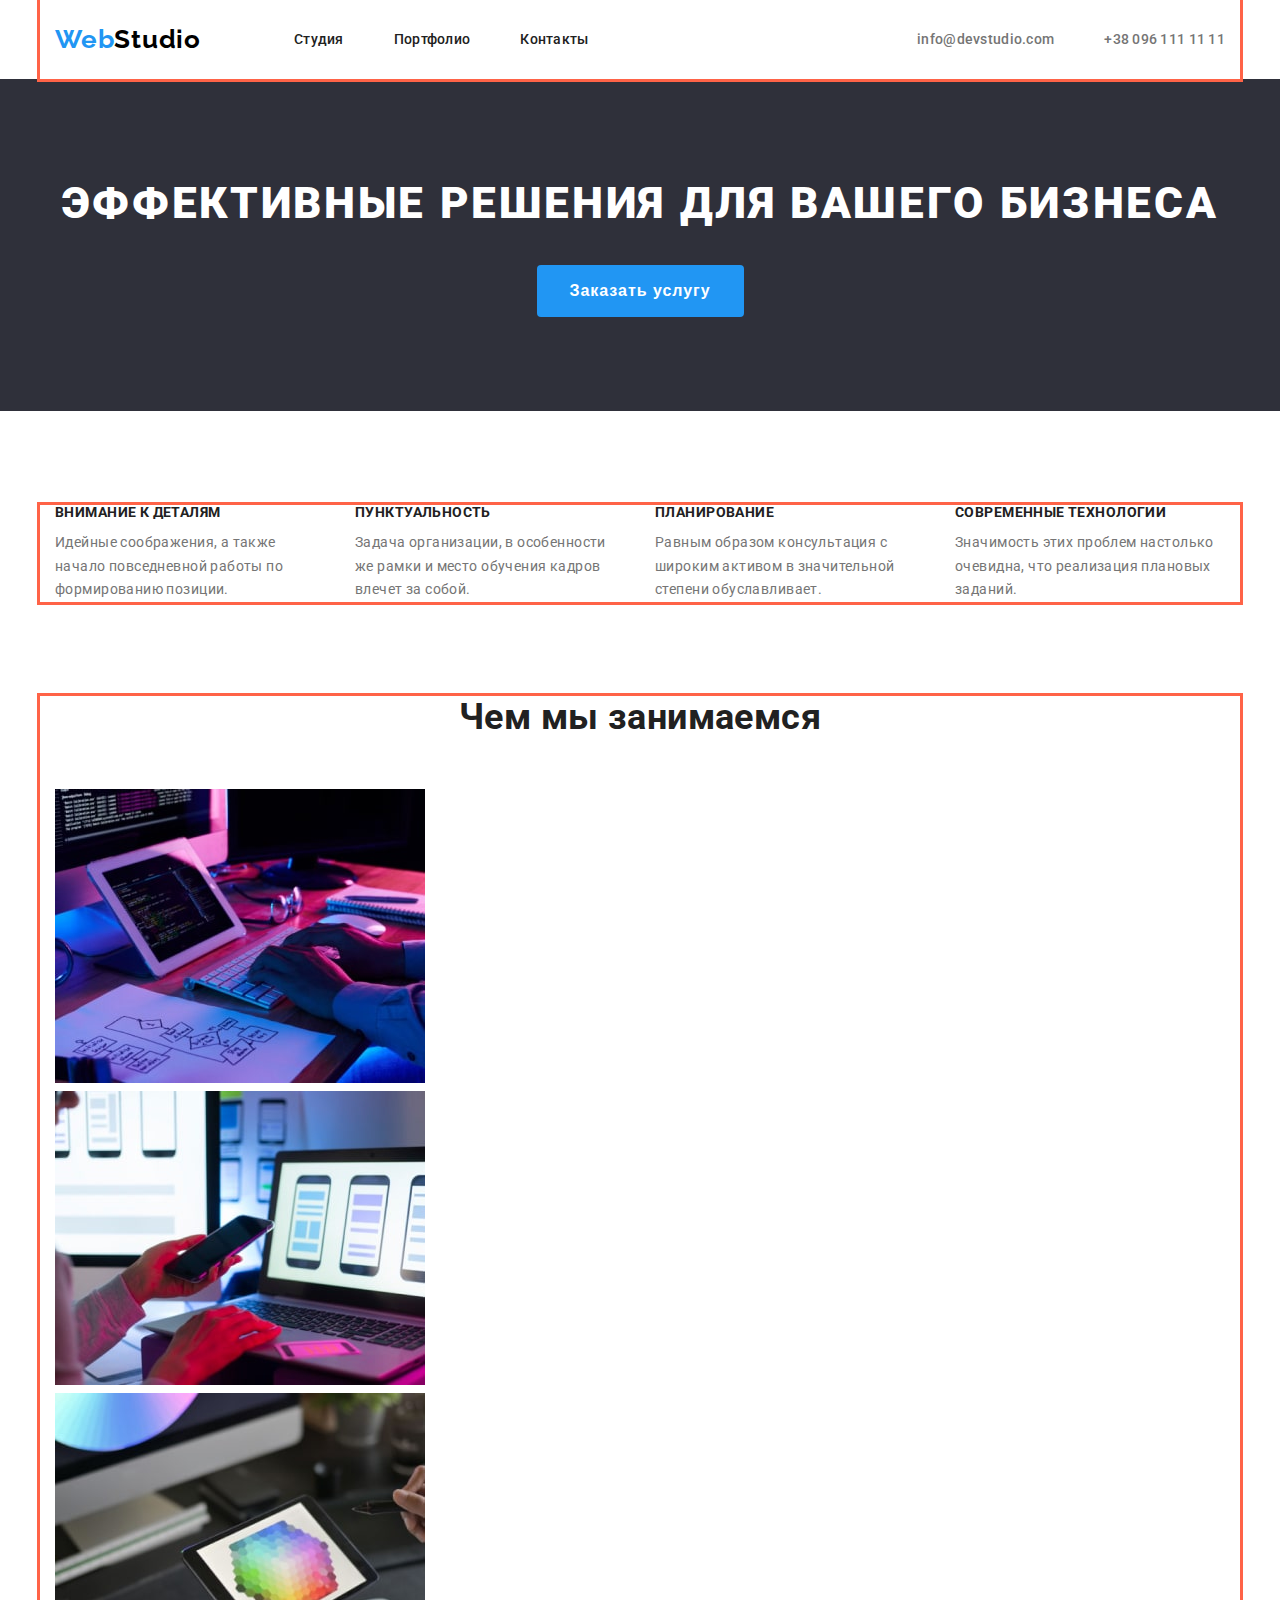
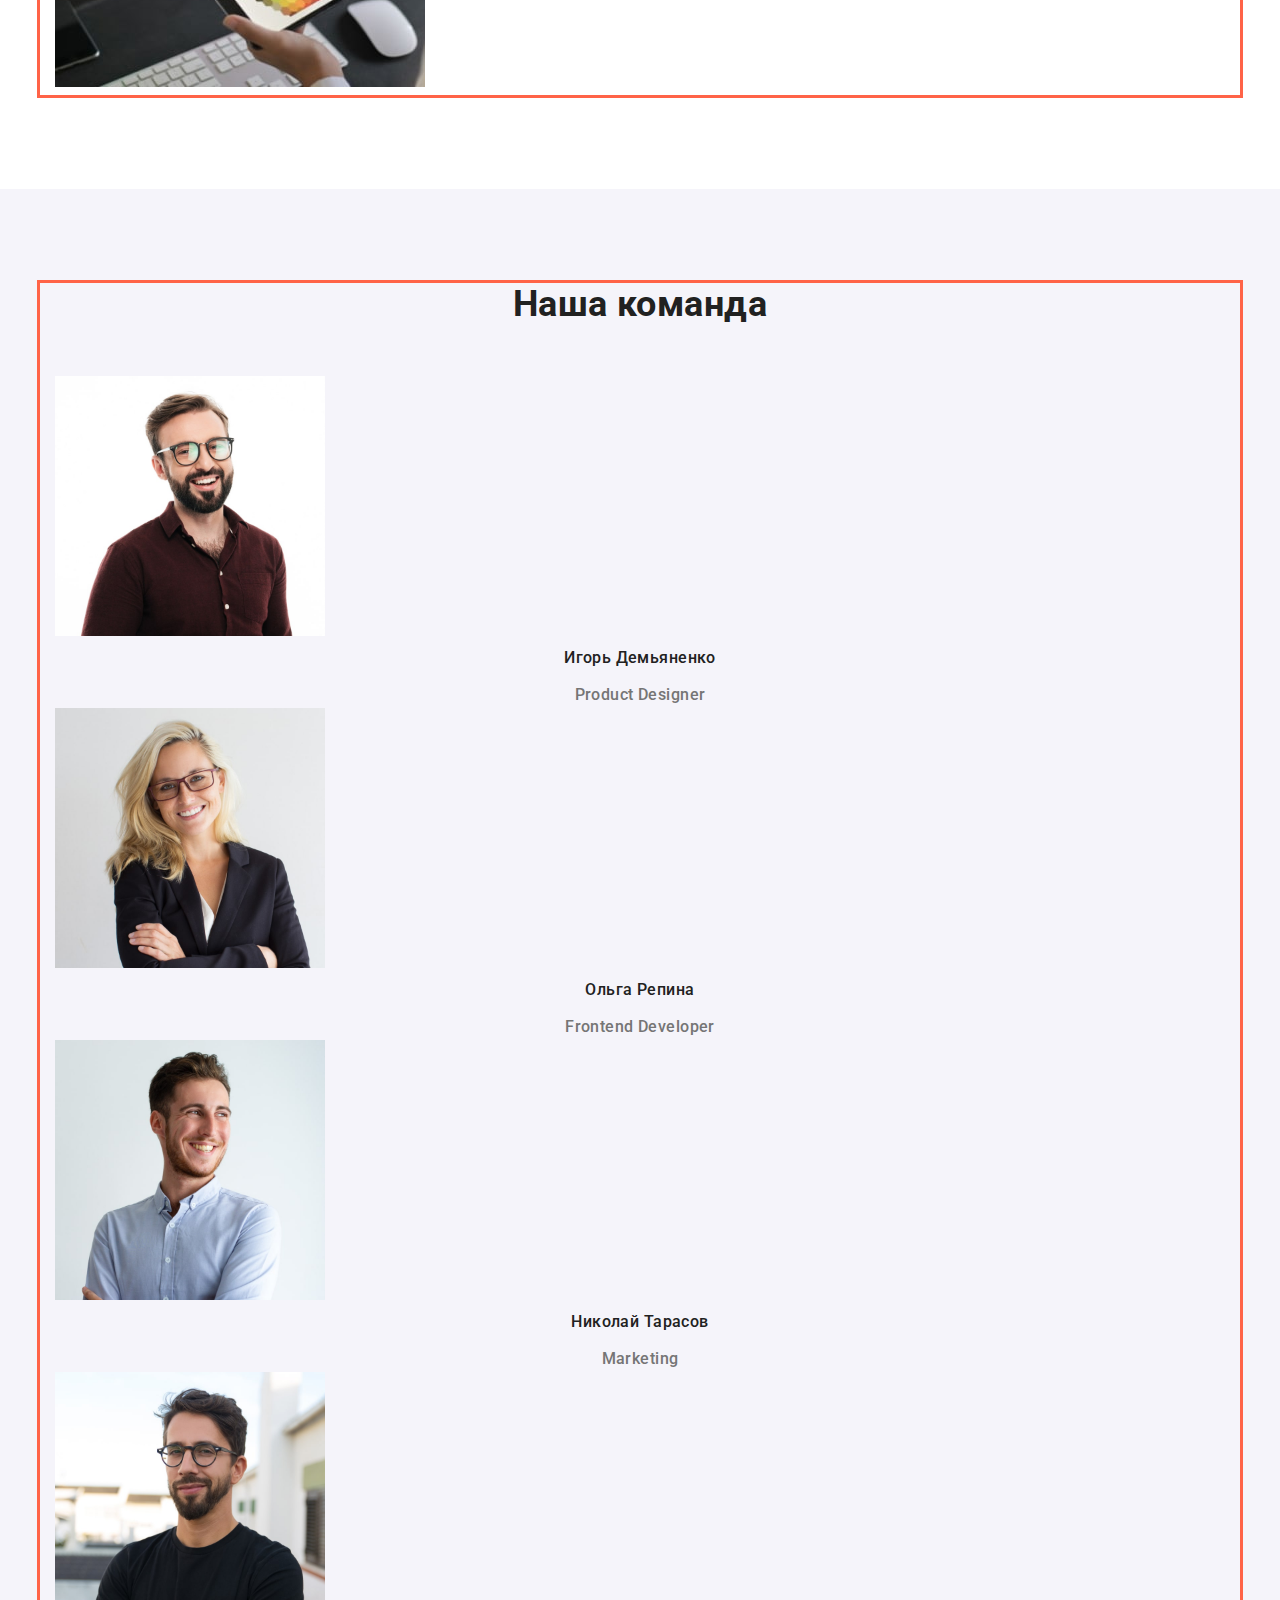
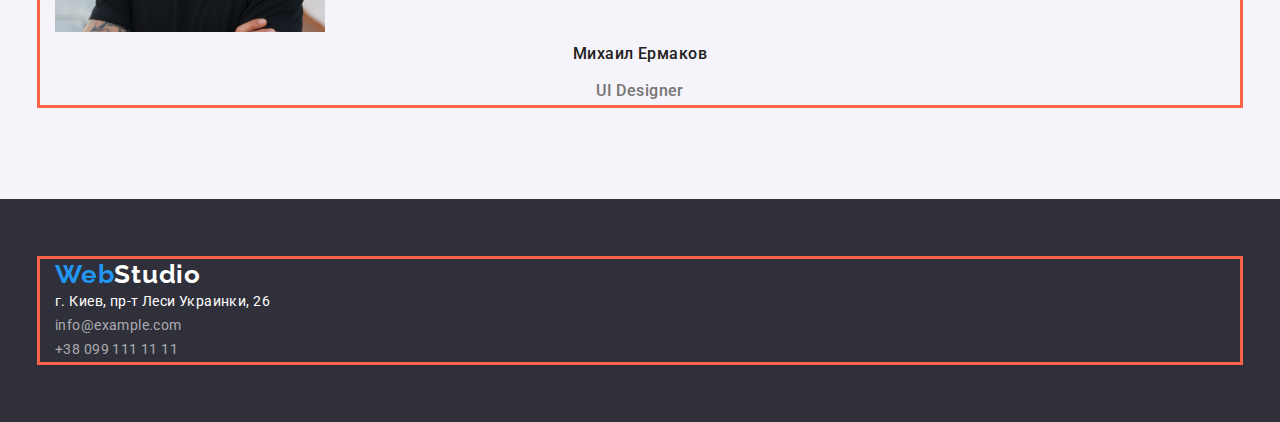
==== commit 4e0ad44d: "flex box spesifics section" ====
--- a/index.html
+++ b/index.html
@@ -27,7 +27,6 @@
         <a class="link logo" href="./index.html"
           >Web<span class="header-logo logo-black">Studio</span></a
         >
-
         <nav class="nav">
           <!-- Navigation -->
           <ul class="nav-list list">
@@ -47,7 +46,7 @@
           </li>
           <!-- Phone -->
           <li class="auth-item">
-            <a class="link" href="tel:+380961111111">+380961111111</a>
+            <a class="link" href="tel:+380961111111">+38 096 111 11 11</a>
           </li>
         </ul>
       </div>
@@ -63,25 +62,25 @@
         <div class="container">
           <h2 class="visually-hidden">Особенности</h2>
           <ul class="specifics-list list">
-            <li>
+            <li class="specifics-item">
               <h3 class="specifics-title title">Внимание к деталям</h3>
               <p>
                 Идейные соображения, а также начало повседневной работы по формированию позиции.
               </p>
             </li>
-            <li>
+            <li class="specifics-item">
               <h3 class="specifics-title title">Пунктуальность</h3>
               <p>
                 Задача организации, в особенности же рамки и место обучения кадров влечет за собой.
               </p>
             </li>
-            <li>
+            <li class="specifics-item">
               <h3 class="specifics-title title">Планирование</h3>
               <p>
                 Равным образом консультация с широким активом в значительной степени обуславливает.
               </p>
             </li>
-            <li>
+            <li class="specifics-item">
               <h3 class="specifics-title title">Современные технологии</h3>
               <p>Значимость этих проблем настолько очевидна, что реализация плановых заданий.</p>
             </li>
--- a/css/styles.css
+++ b/css/styles.css
@@ -87,6 +87,7 @@
 
 /* .nav {
 } */
+
 .header {
   font-weight: 500;
   line-height: 1.1;
@@ -101,6 +102,7 @@
   font-size: 26px;
   font-weight: 700;
   line-height: 1.2;
+  letter-spacing: 0.03em;
   color: var(--accent);
 }
 .logo-black {
@@ -112,9 +114,9 @@
 }
 
 .nav {
-  /* display: flex;
-  justify-content: space-evenly; */
-}
+  margin-left: 93px;
+}
+
 .nav-list {
   display: flex;
   color: var(--text-dark-gray);
@@ -143,6 +145,7 @@
 }
 .auth-list {
   display: flex;
+  margin-left: auto;
 }
 .auth-list .auth-item + .auth-item {
   margin-left: 50px;
@@ -205,8 +208,16 @@
   line-height: 1.1;
   text-transform: uppercase;
 }
-/* .specifics-list {
-} */
+.specifics-list {
+  display: flex;
+}
+
+.specifics-item {
+  width: 270px;
+}
+.specifics-list .specifics-item:not(:last-child) {
+  margin-right: 30px;
+}
 .specifics-list p {
   margin-top: 0px;
   margin-bottom: 0px;
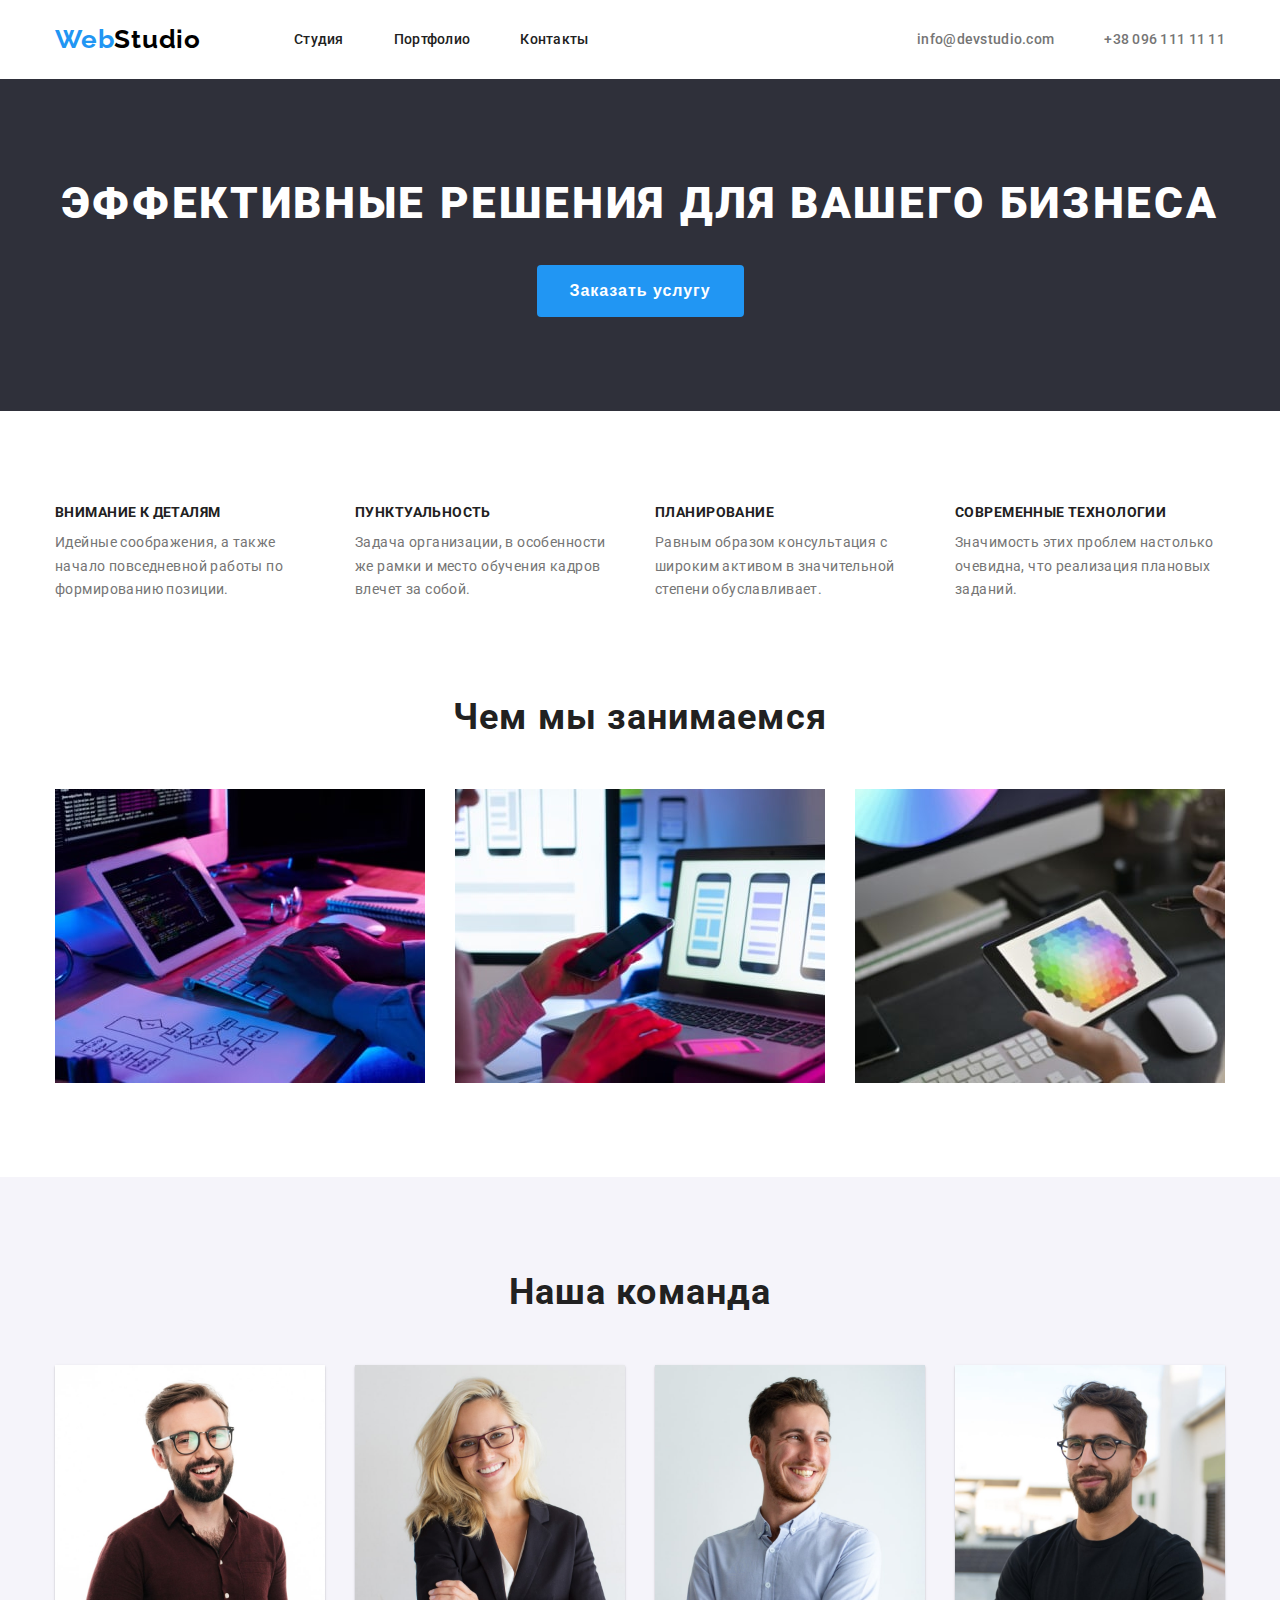
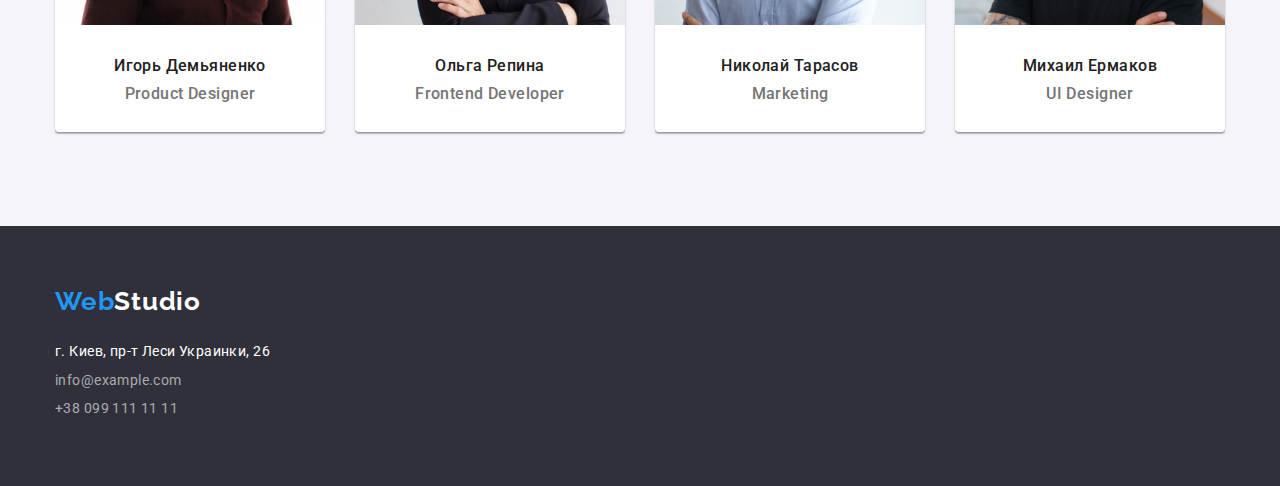
==== commit cce71dbd: "index page flex done" ====
--- a/index.html
+++ b/index.html
@@ -90,9 +90,9 @@
       <!-- Whot we do -->
       <section class="preview section">
         <div class="container">
-          <h2 class="preview-title title">Чем мы занимаемся</h2>
+          <h2 class="section-title title">Чем мы занимаемся</h2>
           <ul class="preview-list list">
-            <li>
+            <li class="item">
               <img
                 src="./images/webstudio/work1.jpg"
                 alt="разработка интерфейса"
@@ -100,10 +100,10 @@
                 height="294"
               />
             </li>
-            <li>
+            <li class="item">
               <img src="./images/webstudio/work2.jpg" alt="дизайн" width="370" height="294" />
             </li>
-            <li>
+            <li class="item">
               <img
                 src="./images/webstudio/work3.jpg"
                 alt="написание кода"
@@ -117,10 +117,11 @@
       <!-- Our team -->
       <section class="team section">
         <div class="container">
-          <h2 class="team-title title">Наша команда</h2>
+          <h2 class="section-title title">Наша команда</h2>
           <ul class="team-list list">
-            <li>
-              <img
+            <li class="item">
+              <img
+                class="photo"
                 src="./images/webstudio/product_designer.jpg"
                 alt="Дизайнер"
                 width="270"
@@ -129,8 +130,9 @@
               <h3 class="team-worker title">Игорь Демьяненко</h3>
               <p class="team-description">Product Designer</p>
             </li>
-            <li>
-              <img
+            <li class="item">
+              <img
+                class="photo"
                 src="./images/webstudio/frontend_developer.jpg"
                 alt="Фронт Енд"
                 width="270"
@@ -139,8 +141,9 @@
               <h3 class="team-worker title">Ольга Репина</h3>
               <p class="team-description">Frontend Developer</p>
             </li>
-            <li>
-              <img
+            <li class="item">
+              <img
+                class="photo"
                 src="./images/webstudio/marketing.jpg"
                 alt="Маркетинг"
                 width="270"
@@ -149,8 +152,9 @@
               <h3 class="team-worker title">Николай Тарасов</h3>
               <p class="team-description">Marketing</p>
             </li>
-            <li>
-              <img
+            <li class="item">
+              <img
+                class="photo"
                 src="./images/webstudio/ui_designer.jpg"
                 alt="Юай дизайнер"
                 width="270"
@@ -166,11 +170,13 @@
     <footer class="footer">
       <div class="container">
         <!-- Logo -->
-        <a class="link logo" href="./index.html">Web<span class="logo-white">Studio</span></a>
+        <a class="footer-logo link logo" href="./index.html"
+          >Web<span class="logo-white">Studio</span></a
+        >
         <!-- Address -->
         <address class="address">
           <ul class="list address-list">
-            <li>
+            <li class="item">
               <a
                 class="address-link link"
                 href="https://goo.gl/maps/jnasmkMAZztD2F1y9"
@@ -179,11 +185,11 @@
                 >г. Киев, пр-т Леси Украинки, 26</a
               >
             </li>
-            <li>
+            <li class="item">
               <a class="address-link link" href="mailto:info@example.com">info@example.com</a>
             </li>
             <!-- Phone -->
-            <li>
+            <li class="item">
               <a class="address-link link" href="tel:+380991111111">+38 099 111 11 11</a>
             </li>
           </ul>
--- a/css/styles.css
+++ b/css/styles.css
@@ -38,7 +38,7 @@
   padding: 0px 15px;
   margin-left: auto;
   margin-right: auto;
-  outline: solid tomato;
+  /* outline: solid tomato; */
 }
 body {
   margin: 0px;
@@ -226,16 +226,23 @@
 
 /* .preview {
 } */
-.preview-title,
-.team-title {
+.section-title {
   padding-bottom: 50px;
   font-weight: 700;
   font-size: 36px;
   line-height: 1.2;
   text-align: center;
-}
-/* .preview-list {
-} */
+  letter-spacing: 0.03em;
+}
+.preview-list {
+  display: flex;
+}
+.preview-list > .item {
+  height: 294px;
+}
+.preview-list > .item:not(:last-child) {
+  margin-right: 30px;
+}
 
 /* team */
 .team {
@@ -243,20 +250,36 @@
 }
 /* .team-title {
 } */
-/* .team-list {
-} */
+.team-list {
+  display: flex;
+}
+.team-list > .item {
+  display: block;
+  background-color: var(--background-white);
+  box-shadow: 0px 1px 3px rgba(0, 0, 0, 0.12), 0px 1px 1px rgba(0, 0, 0, 0.14),
+    0px 2px 1px rgba(0, 0, 0, 0.2);
+  /* border-bottom-right-radius: 4px;
+  border-bottom-left-radius: 4px; */
+  border-radius: 0px 0px 4px 4px;
+}
+.team-list > .item:not(:last-child) {
+  margin-right: 30px;
+}
+.team-list .photo {
+  margin-bottom: 20px;
+}
 .team-worker,
 .team-description {
   font-weight: 500;
   font-size: 16px;
   text-align: center;
 }
-.team-worker {
+/* .team-worker {
   margin-bottom: 10px;
-}
+} */
 .team-description {
   margin-top: 0px;
-  margin-bottom: 0px;
+  margin-bottom: 25px;
 }
 
 /* footer */
@@ -265,6 +288,10 @@
   padding-bottom: 60px;
   background-color: var(--background-dark-gray);
 }
+.footer-logo {
+  display: block;
+  margin-bottom: 23px;
+}
 .logo-white {
   color: var(--text-white);
 }
@@ -287,6 +314,13 @@
 .address-link:focus {
   color: var(--accent);
 }
+.address-list > .item {
+  display: block;
+  margin-bottom: 5px;
+}
+.address-link > .item:not(:last-child) {
+}
+
 /* -------------------------------------------------------------------------------------------------------------------- */
 /* Page Portfolio */
 /* .portfolio {
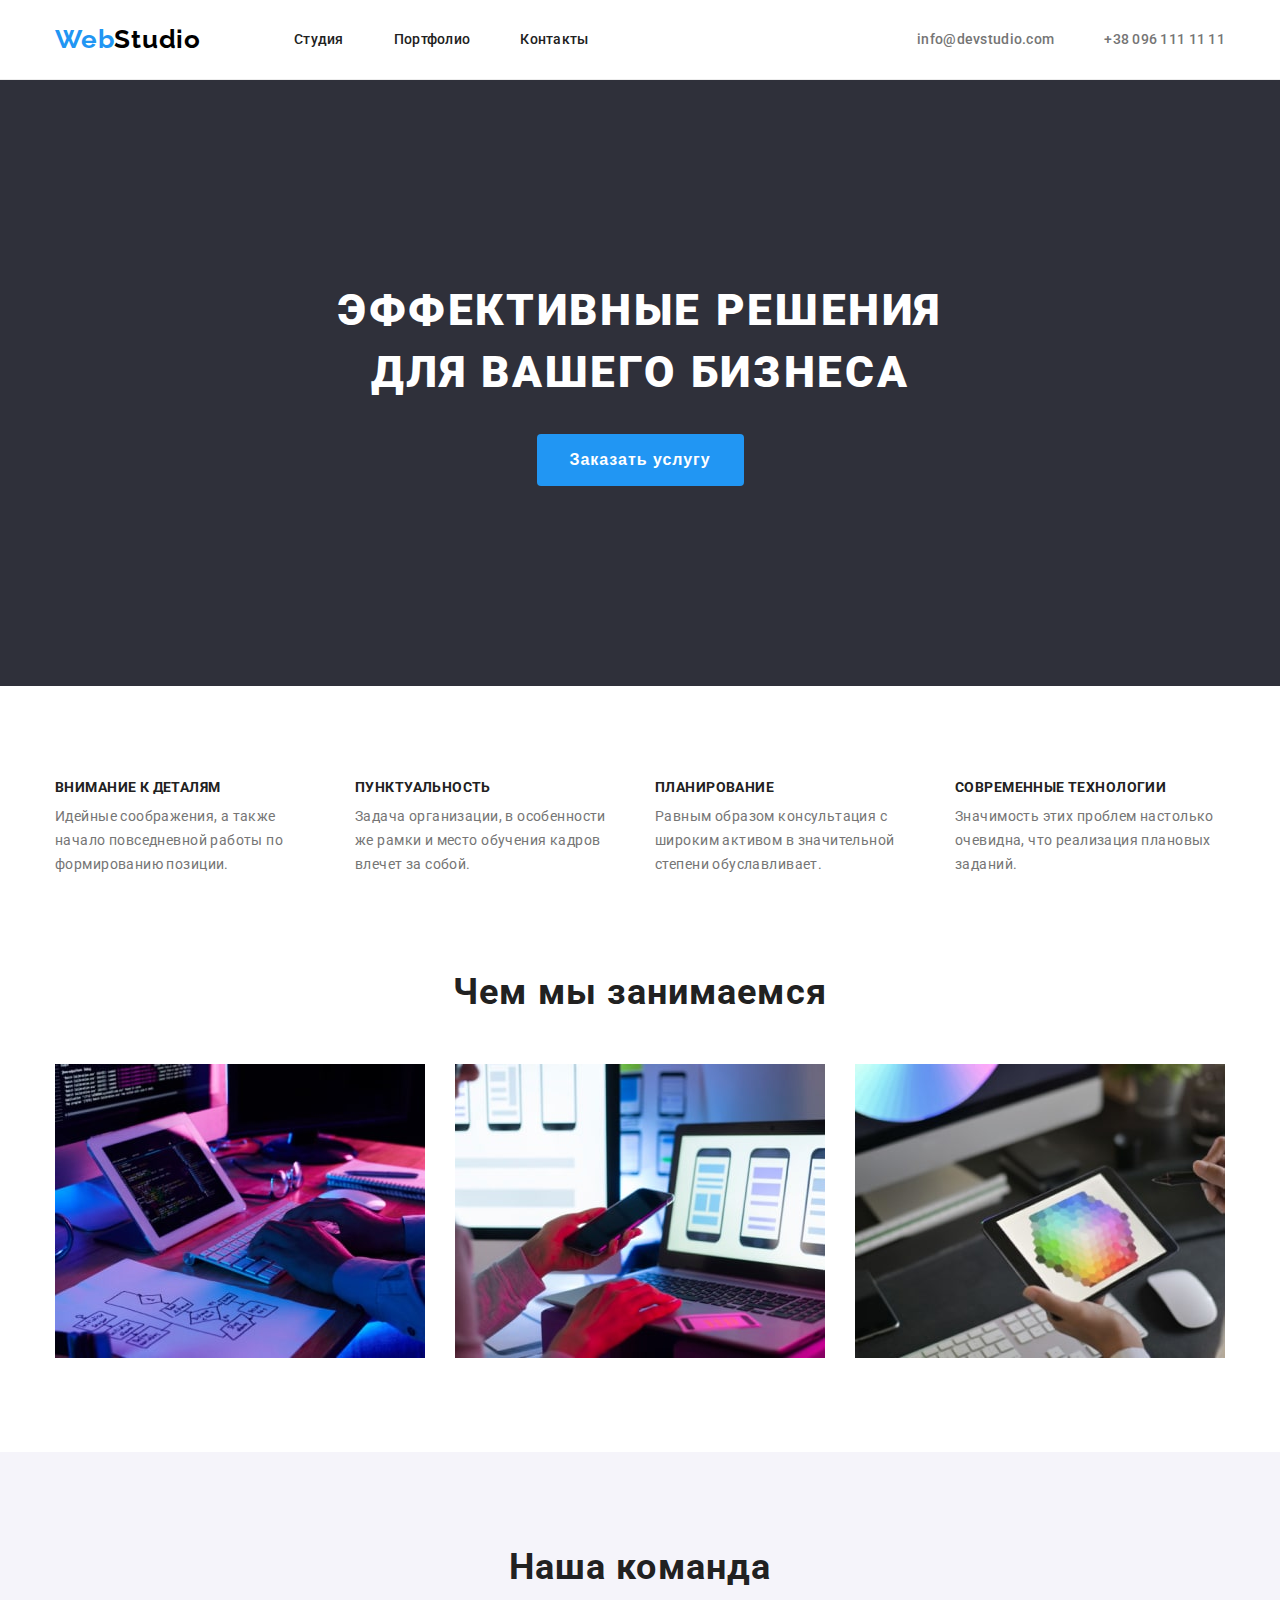
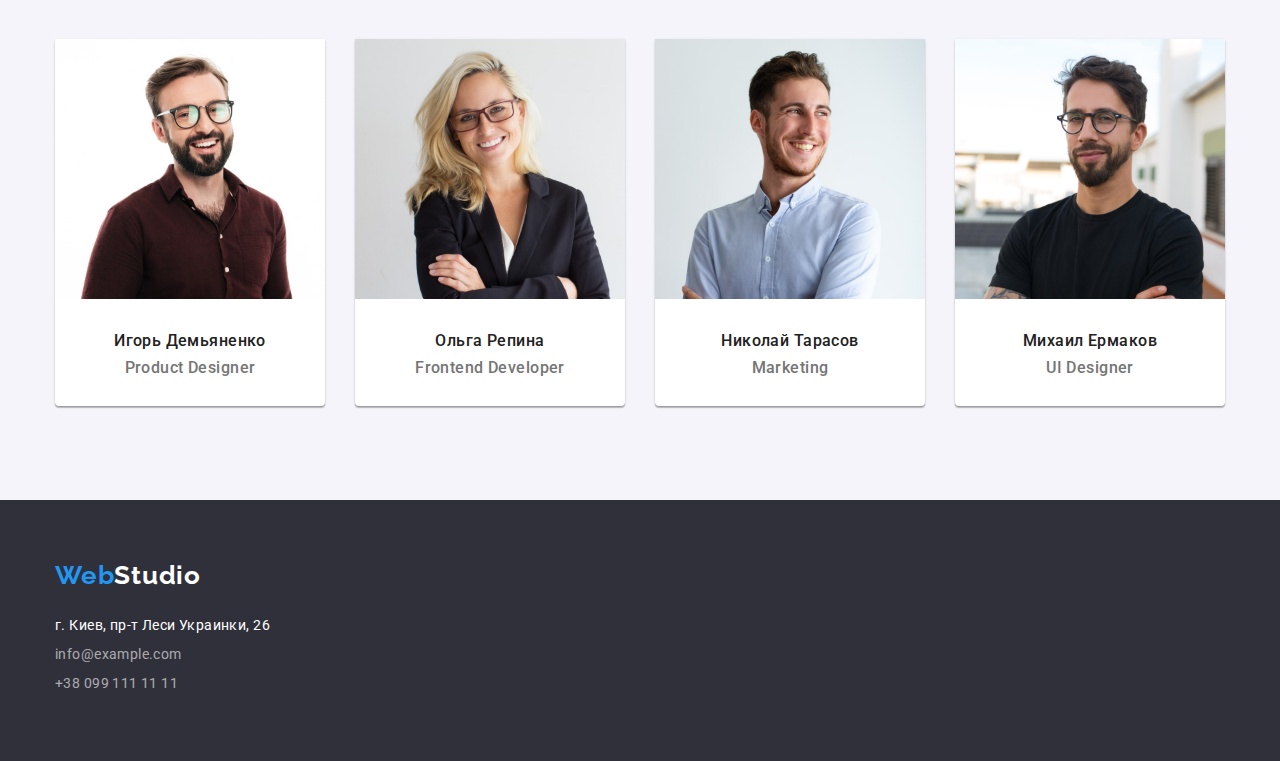
==== commit 39fa09de: "portfolio page flex" ====
--- a/index.html
+++ b/index.html
@@ -54,8 +54,10 @@
     <main>
       <!-- Banner -->
       <section class="hero section">
-        <h1 class="hero-title">Эффективные решения для вашего бизнеса</h1>
-        <button class="hero-button" type="button">Заказать услугу</button>
+        <div class="container">
+          <h1 class="hero-title">Эффективные решения для вашего бизнеса</h1>
+          <button class="hero-button" type="button">Заказать услугу</button>
+        </div>
       </section>
       <!-- Specifics -->
       <section class="specifics section">
--- a/css/styles.css
+++ b/css/styles.css
@@ -18,6 +18,7 @@
   --accent-hover: #188ce8;
   --font-main: Roboto, sans-serif;
   --font-decor: Raleway, Segoe UI, sans-serif;
+  --border-gray: rgba(236, 236, 236, 1);
 }
 
 /* Fonts Palet*/
@@ -92,6 +93,7 @@
   font-weight: 500;
   line-height: 1.1;
   letter-spacing: 0.02em;
+  border-bottom: 1px solid var(--border-gray);
 }
 .menu {
   display: flex;
@@ -158,13 +160,21 @@
 }
 
 /* main */
+
+.hero.section {
+  padding-top: 200px;
+  padding-bottom: 200px;
+}
 .hero {
   background-color: var(--background-dark-gray);
   text-align: center;
 }
 .hero-title {
+  width: 696px;
   margin-top: 0px;
   margin-bottom: 30px;
+  margin-right: auto;
+  margin-left: auto;
 
   font-weight: 900;
   font-size: 44px;
@@ -327,9 +337,19 @@
 } */
 /* filter */
 
-/* .filter-list {
-} */
+.filter-list {
+  display: flex;
+  justify-content: center;
+  margin-bottom: 50px;
+}
 /* .filter-item {
+} */
+.filter-list .filter-item:not(:last-child) {
+  margin-right: 10px;
+}
+
+/* .nav-list .nav-item:not(:last-child) {
+  margin-right: 50px;
 } */
 .filter-button {
   font-family: var(--font-main);
@@ -337,20 +357,44 @@
   font-size: 16px;
   line-height: 1.6;
   text-align: center;
+
   color: var(--text-dark-gray);
   background-color: var(--background-light-gray);
   border: none;
-}
+  border-radius: 4px;
+  padding: 6px 22px;
+}
+
 .filter-button:hover,
 .filter-button:focus {
   color: var(--text-white);
   background-color: var(--accent);
+  box-shadow: 0px 3px 1px rgba(0, 0, 0, 0.1), 0px 1px 2px rgba(0, 0, 0, 0.08),
+    0px 2px 2px rgba(0, 0, 0, 0.12);
 }
 /* Portfolio */
-/* .portfolio-list {
-} */
+.portfolio-list {
+  display: flex;
+  flex-wrap: wrap;
+  justify-content: center;
+}
+.portfolio-item {
+  width: 370px;
+  /* background-color: var(--background-light-gray); */
+
+  margin-right: 30px;
+  margin-bottom: 30px;
+}
+.portfolio-item:nth-child(3n) {
+  margin-right: 0px;
+}
+.portfolio-item:nth-last-child(-n + 3) {
+  margin-bottom: 0px;
+}
 .portfolio-item p {
   font-size: 16px;
+  margin-bottom: 0px;
+  margin-top: 0px;
 }
 .portfolio-title {
   font-weight: 700;
@@ -358,4 +402,14 @@
   line-height: 2;
   letter-spacing: 0.06em;
   color: var(--text-dark-gray);
-}
+  margin-bottom: 4px;
+}
+.portfolio-link > img {
+  display: block;
+}
+.card-text {
+  padding: 20px 24px;
+  border-right: 1px solid #eeeeee;
+  border-bottom: 1px solid #eeeeee;
+  border-left: 1px solid #eeeeee;
+}
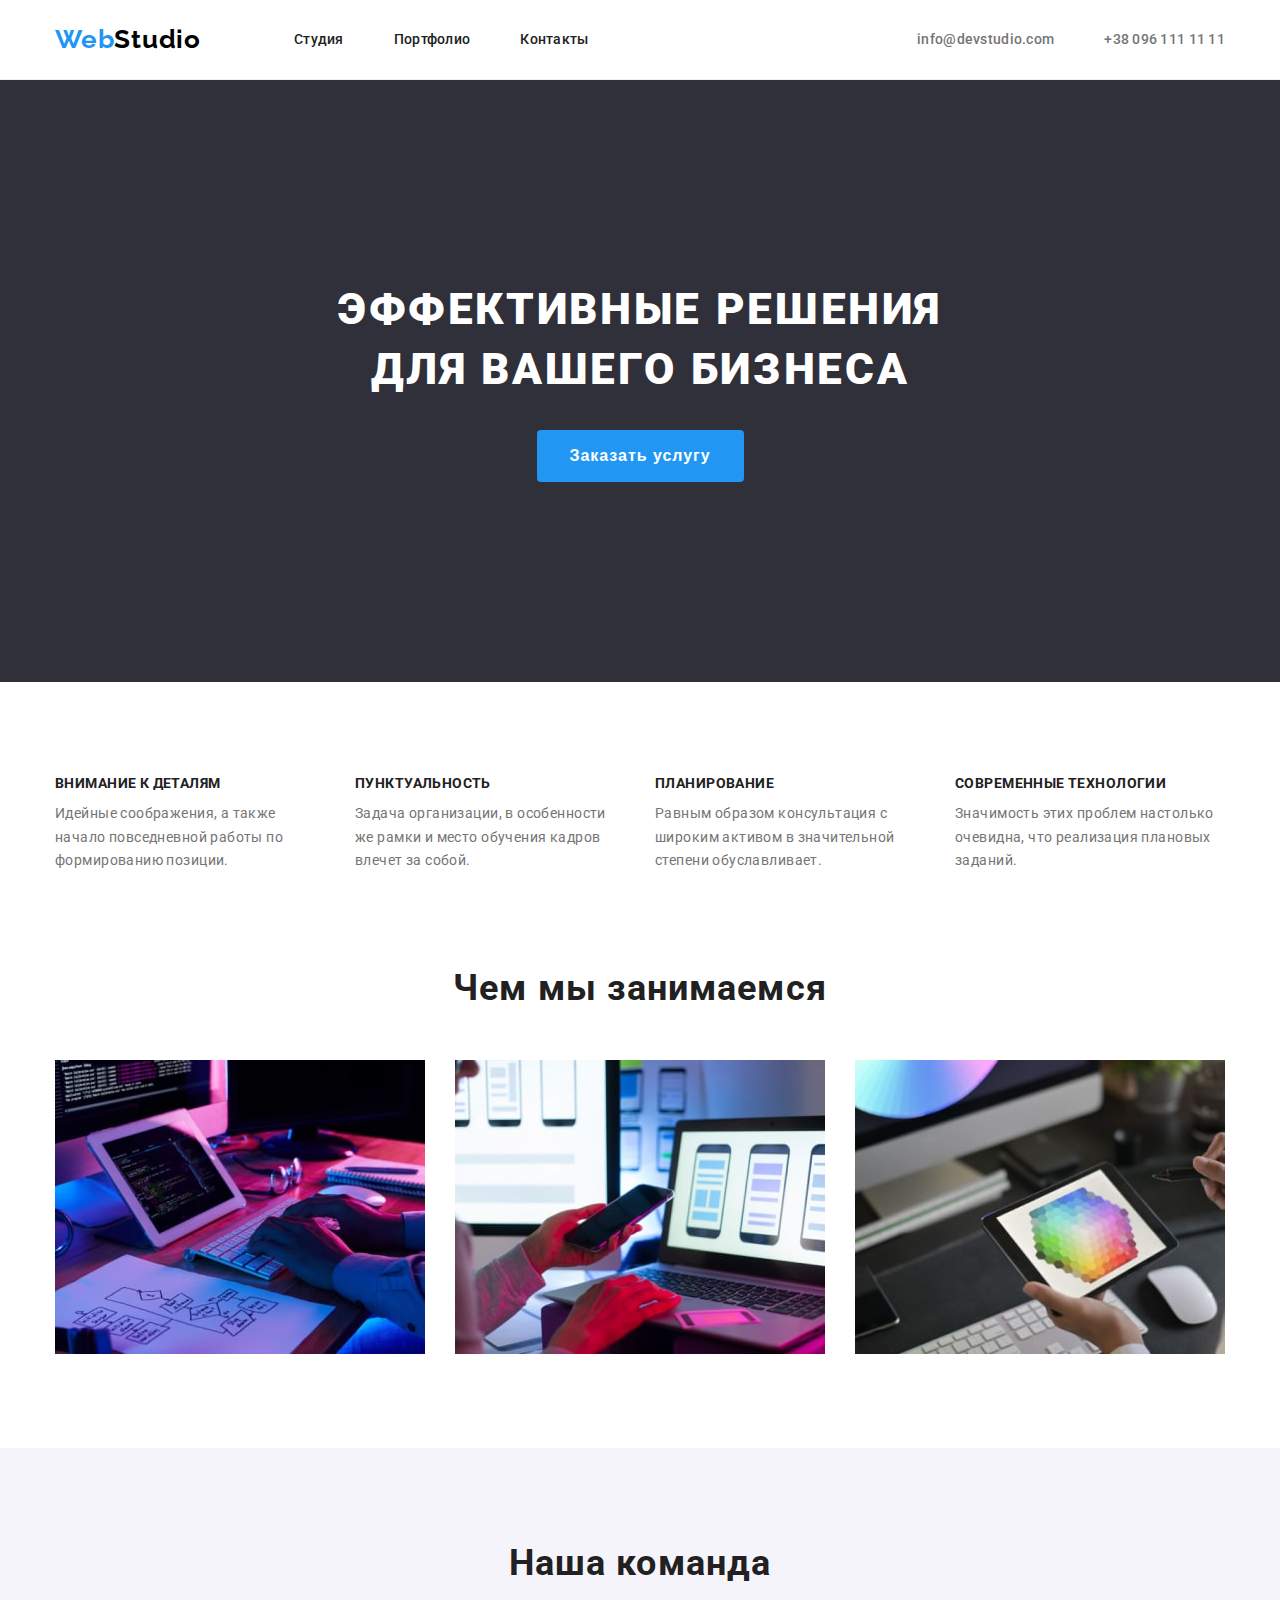
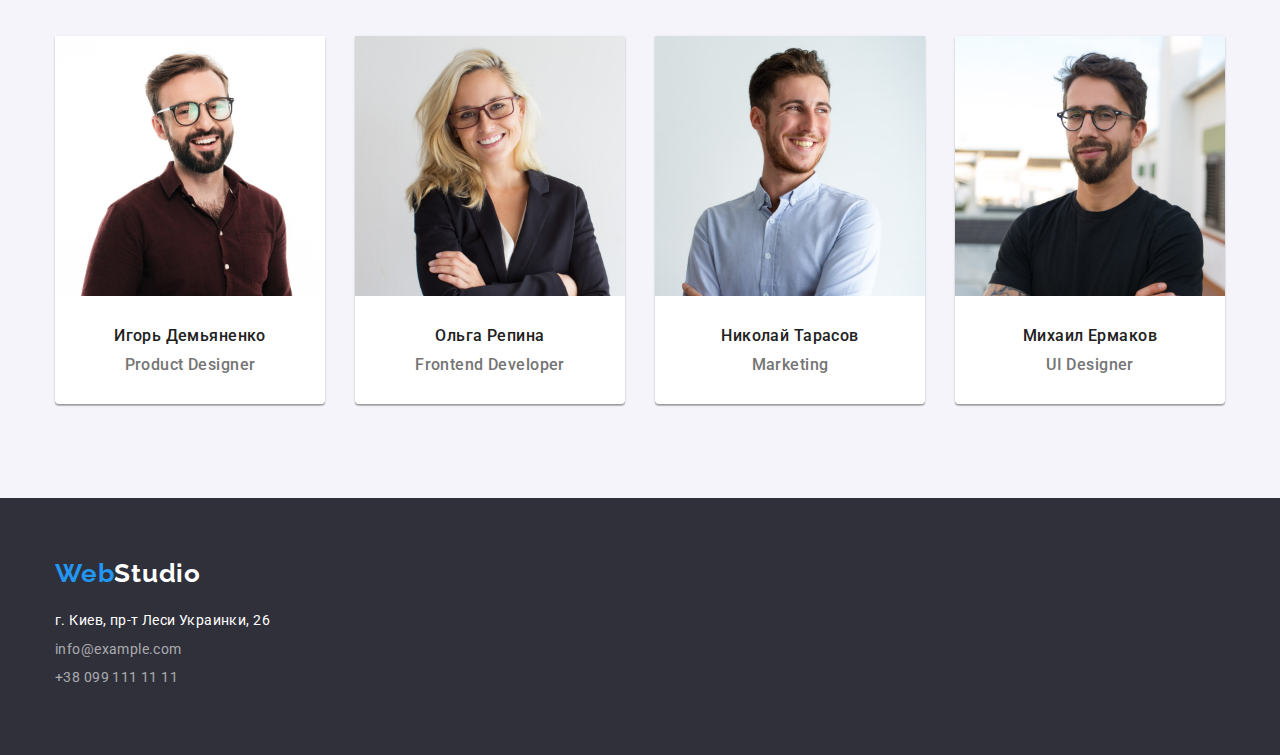
==== commit 05cea197: "Edit card-set" ====
--- a/index.html
+++ b/index.html
@@ -36,6 +36,7 @@
             <li class="nav-item">
               <a class="link" href="./portfolio.html">Портфолио</a>
             </li>
+
             <li class="nav-item"><a class="link" href="">Контакты</a></li>
           </ul>
         </nav>
@@ -44,6 +45,7 @@
           <li class="auth-item">
             <a class="link" href="mailto:info@devstudio.com">info@devstudio.com</a>
           </li>
+
           <!-- Phone -->
           <li class="auth-item">
             <a class="link" href="tel:+380961111111">+38 096 111 11 11</a>
@@ -63,26 +65,29 @@
       <section class="specifics section">
         <div class="container">
           <h2 class="visually-hidden">Особенности</h2>
-          <ul class="specifics-list list">
-            <li class="specifics-item">
+          <ul class="specifics-list list card-set">
+            <li class="specifics-item card-item">
               <h3 class="specifics-title title">Внимание к деталям</h3>
               <p>
                 Идейные соображения, а также начало повседневной работы по формированию позиции.
               </p>
             </li>
-            <li class="specifics-item">
+
+            <li class="specifics-item card-item">
               <h3 class="specifics-title title">Пунктуальность</h3>
               <p>
                 Задача организации, в особенности же рамки и место обучения кадров влечет за собой.
               </p>
             </li>
-            <li class="specifics-item">
+
+            <li class="specifics-item card-item">
               <h3 class="specifics-title title">Планирование</h3>
               <p>
                 Равным образом консультация с широким активом в значительной степени обуславливает.
               </p>
             </li>
-            <li class="specifics-item">
+
+            <li class="specifics-item card-item">
               <h3 class="specifics-title title">Современные технологии</h3>
               <p>Значимость этих проблем настолько очевидна, что реализация плановых заданий.</p>
             </li>
@@ -93,8 +98,8 @@
       <section class="preview section">
         <div class="container">
           <h2 class="section-title title">Чем мы занимаемся</h2>
-          <ul class="preview-list list">
-            <li class="item">
+          <ul class="preview-list list card-set">
+            <li class="item card-item">
               <img
                 src="./images/webstudio/work1.jpg"
                 alt="разработка интерфейса"
@@ -102,10 +107,12 @@
                 height="294"
               />
             </li>
-            <li class="item">
+
+            <li class="item card-item">
               <img src="./images/webstudio/work2.jpg" alt="дизайн" width="370" height="294" />
             </li>
-            <li class="item">
+
+            <li class="item card-item">
               <img
                 src="./images/webstudio/work3.jpg"
                 alt="написание кода"
@@ -116,54 +123,71 @@
           </ul>
         </div>
       </section>
+
       <!-- Our team -->
       <section class="team section">
         <div class="container">
           <h2 class="section-title title">Наша команда</h2>
-          <ul class="team-list list">
-            <li class="item">
-              <img
-                class="photo"
-                src="./images/webstudio/product_designer.jpg"
-                alt="Дизайнер"
-                width="270"
-                height="260"
-              />
-              <h3 class="team-worker title">Игорь Демьяненко</h3>
-              <p class="team-description">Product Designer</p>
-            </li>
-            <li class="item">
-              <img
-                class="photo"
-                src="./images/webstudio/frontend_developer.jpg"
-                alt="Фронт Енд"
-                width="270"
-                height="260"
-              />
-              <h3 class="team-worker title">Ольга Репина</h3>
-              <p class="team-description">Frontend Developer</p>
-            </li>
-            <li class="item">
-              <img
-                class="photo"
-                src="./images/webstudio/marketing.jpg"
-                alt="Маркетинг"
-                width="270"
-                height="260"
-              />
-              <h3 class="team-worker title">Николай Тарасов</h3>
-              <p class="team-description">Marketing</p>
-            </li>
-            <li class="item">
-              <img
-                class="photo"
-                src="./images/webstudio/ui_designer.jpg"
-                alt="Юай дизайнер"
-                width="270"
-                height="260"
-              />
-              <h3 class="team-worker title">Михаил Ермаков</h3>
-              <p class="team-description">UI Designer</p>
+          <ul class="team-list list card-set">
+            <li class="item card-item">
+              <div class="card-thumb">
+                <img
+                  src="./images/webstudio/product_designer.jpg"
+                  alt="Дизайнер"
+                  width="270"
+                  height="260"
+                />
+              </div>
+
+              <div class="card-text">
+                <h3 class="team-worker title">Игорь Демьяненко</h3>
+                <p class="team-description">Product Designer</p>
+              </div>
+            </li>
+
+            <li class="item card-item">
+              <div class="card-thumb">
+                <img
+                  src="./images/webstudio/frontend_developer.jpg"
+                  alt="Фронт Енд"
+                  width="270"
+                  height="260"
+                />
+              </div>
+              <div class="card-text">
+                <h3 class="team-worker title">Ольга Репина</h3>
+                <p class="team-description">Frontend Developer</p>
+              </div>
+            </li>
+
+            <li class="item card-item">
+              <div class="card-thumb">
+                <img
+                  src="./images/webstudio/marketing.jpg"
+                  alt="Маркетинг"
+                  width="270"
+                  height="260"
+                />
+              </div>
+              <div class="card-text">
+                <h3 class="team-worker title">Николай Тарасов</h3>
+                <p class="team-description">Marketing</p>
+              </div>
+            </li>
+
+            <li class="item card-item">
+              <div class="card-thumb">
+                <img
+                  src="./images/webstudio/ui_designer.jpg"
+                  alt="Юай дизайнер"
+                  width="270"
+                  height="260"
+                />
+              </div>
+              <div class="card-text">
+                <h3 class="team-worker title">Михаил Ермаков</h3>
+                <p class="team-description">UI Designer</p>
+              </div>
             </li>
           </ul>
         </div>
@@ -175,6 +199,7 @@
         <a class="footer-logo link logo" href="./index.html"
           >Web<span class="logo-white">Studio</span></a
         >
+
         <!-- Address -->
         <address class="address">
           <ul class="list address-list">
--- a/css/styles.css
+++ b/css/styles.css
@@ -19,6 +19,9 @@
   --font-main: Roboto, sans-serif;
   --font-decor: Raleway, Segoe UI, sans-serif;
   --border-gray: rgba(236, 236, 236, 1);
+  --card-gap: 30px;
+  --shadow: 0px 1px 3px rgba(0, 0, 0, 0.12), 0px 1px 1px rgba(0, 0, 0, 0.14),
+    0px 2px 1px rgba(0, 0, 0, 0.2);
 }
 
 /* Fonts Palet*/
@@ -51,6 +54,14 @@
   line-height: 1.7;
   letter-spacing: 0.03em;
 }
+img {
+  display: block;
+  max-width: 100%;
+}
+p {
+  margin-top: 0px;
+  margin-bottom: 0px;
+}
 .section {
   padding: 94px 0px;
 }
@@ -82,6 +93,17 @@
   margin: -1px;
 }
 
+.card-set {
+  display: flex;
+  flex-wrap: wrap;
+  margin-top: calc(-1 * var(--card-gap));
+  margin-left: calc(-1 * var(--card-gap));
+}
+.card-item {
+  margin-top: var(--card-gap);
+  margin-left: var(--card-gap);
+}
+
 /* --------------------------------------------------------------------------------------------------------------------- */
 /* Page Index */
 /* header */
@@ -107,16 +129,15 @@
   letter-spacing: 0.03em;
   color: var(--accent);
 }
+.header .logo {
+  margin-right: 93px;
+}
 .logo-black {
   color: var(--text-black);
 }
 .logo:hover .logo-black,
 .logo:focus .logo-black {
   color: var(--accent);
-}
-
-.nav {
-  margin-left: 93px;
 }
 
 .nav-list {
@@ -159,7 +180,7 @@
   color: var(--accent);
 }
 
-/* main */
+/* main________________________________________________ */
 
 .hero.section {
   padding-top: 200px;
@@ -178,7 +199,7 @@
 
   font-weight: 900;
   font-size: 44px;
-  line-height: 1.4;
+  line-height: 1.36;
   letter-spacing: 0.06em;
   text-transform: uppercase;
   color: var(--text-white);
@@ -205,7 +226,7 @@
   background-color: var(--accent-hover);
 }
 
-/* specifics */
+/* specifics________________________________________________ */
 
 .specifics {
   padding-bottom: 0px;
@@ -218,24 +239,9 @@
   line-height: 1.1;
   text-transform: uppercase;
 }
-.specifics-list {
-  display: flex;
-}
-
 .specifics-item {
-  width: 270px;
-}
-.specifics-list .specifics-item:not(:last-child) {
-  margin-right: 30px;
-}
-.specifics-list p {
-  margin-top: 0px;
-  margin-bottom: 0px;
-}
-/* preview */
-
-/* .preview {
-} */
+  flex-basis: calc(100% / 4 - var(--card-gap));
+}
 .section-title {
   padding-bottom: 50px;
   font-weight: 700;
@@ -245,51 +251,45 @@
   letter-spacing: 0.03em;
 }
 .preview-list {
-  display: flex;
-}
-.preview-list > .item {
-  height: 294px;
-}
-.preview-list > .item:not(:last-child) {
-  margin-right: 30px;
-}
-
-/* team */
+  flex-basis: calc(100% / 3 - var(--card-gap));
+}
+/* .preview-list > .item {
+
+} */
+
+/* team __________________________________________*/
 .team {
   background-color: var(--background-light-gray);
 }
 /* .team-title {
 } */
-.team-list {
-  display: flex;
-}
+/* .team-list {
+
+} */
 .team-list > .item {
   display: block;
   background-color: var(--background-white);
-  box-shadow: 0px 1px 3px rgba(0, 0, 0, 0.12), 0px 1px 1px rgba(0, 0, 0, 0.14),
-    0px 2px 1px rgba(0, 0, 0, 0.2);
-  /* border-bottom-right-radius: 4px;
-  border-bottom-left-radius: 4px; */
+  box-shadow: var(--shadow);
   border-radius: 0px 0px 4px 4px;
-}
-.team-list > .item:not(:last-child) {
-  margin-right: 30px;
-}
+  width: calc(100% / 4 - var(--card-gap));
+}
+
 .team-list .photo {
   margin-bottom: 20px;
+}
+.team-worker {
+  margin-bottom: 10px;
 }
 .team-worker,
 .team-description {
   font-weight: 500;
   font-size: 16px;
+  line-height: 1.1875;
   text-align: center;
 }
-/* .team-worker {
-  margin-bottom: 10px;
-} */
-.team-description {
-  margin-top: 0px;
-  margin-bottom: 25px;
+
+.team-list .card-text {
+  padding: 30px;
 }
 
 /* footer */
@@ -300,7 +300,7 @@
 }
 .footer-logo {
   display: block;
-  margin-bottom: 23px;
+  margin-bottom: 20px;
 }
 .logo-white {
   color: var(--text-white);
@@ -331,8 +331,7 @@
 .address-link > .item:not(:last-child) {
 }
 
-/* -------------------------------------------------------------------------------------------------------------------- */
-/* Page Portfolio */
+/* _____Page Portfolio______________________________________________________________ */
 /* .portfolio {
 } */
 /* filter */
@@ -372,27 +371,18 @@
   box-shadow: 0px 3px 1px rgba(0, 0, 0, 0.1), 0px 1px 2px rgba(0, 0, 0, 0.08),
     0px 2px 2px rgba(0, 0, 0, 0.12);
 }
-/* Portfolio */
-.portfolio-list {
-  display: flex;
-  flex-wrap: wrap;
-  justify-content: center;
-}
+
+/* Portfolio------------------------------------------- */
+/* .portfolio-list {
+} */
 .portfolio-item {
-  width: 370px;
-  /* background-color: var(--background-light-gray); */
-
-  margin-right: 30px;
-  margin-bottom: 30px;
-}
-.portfolio-item:nth-child(3n) {
-  margin-right: 0px;
-}
-.portfolio-item:nth-last-child(-n + 3) {
-  margin-bottom: 0px;
-}
+  background-color: var(--background-white);
+  width: calc(100% / 3 - var(--card-gap));
+}
+
 .portfolio-item p {
   font-size: 16px;
+  line-height: 1.875;
   margin-bottom: 0px;
   margin-top: 0px;
 }
@@ -404,10 +394,8 @@
   color: var(--text-dark-gray);
   margin-bottom: 4px;
 }
-.portfolio-link > img {
-  display: block;
-}
-.card-text {
+
+.portfolio-list .card-text {
   padding: 20px 24px;
   border-right: 1px solid #eeeeee;
   border-bottom: 1px solid #eeeeee;
